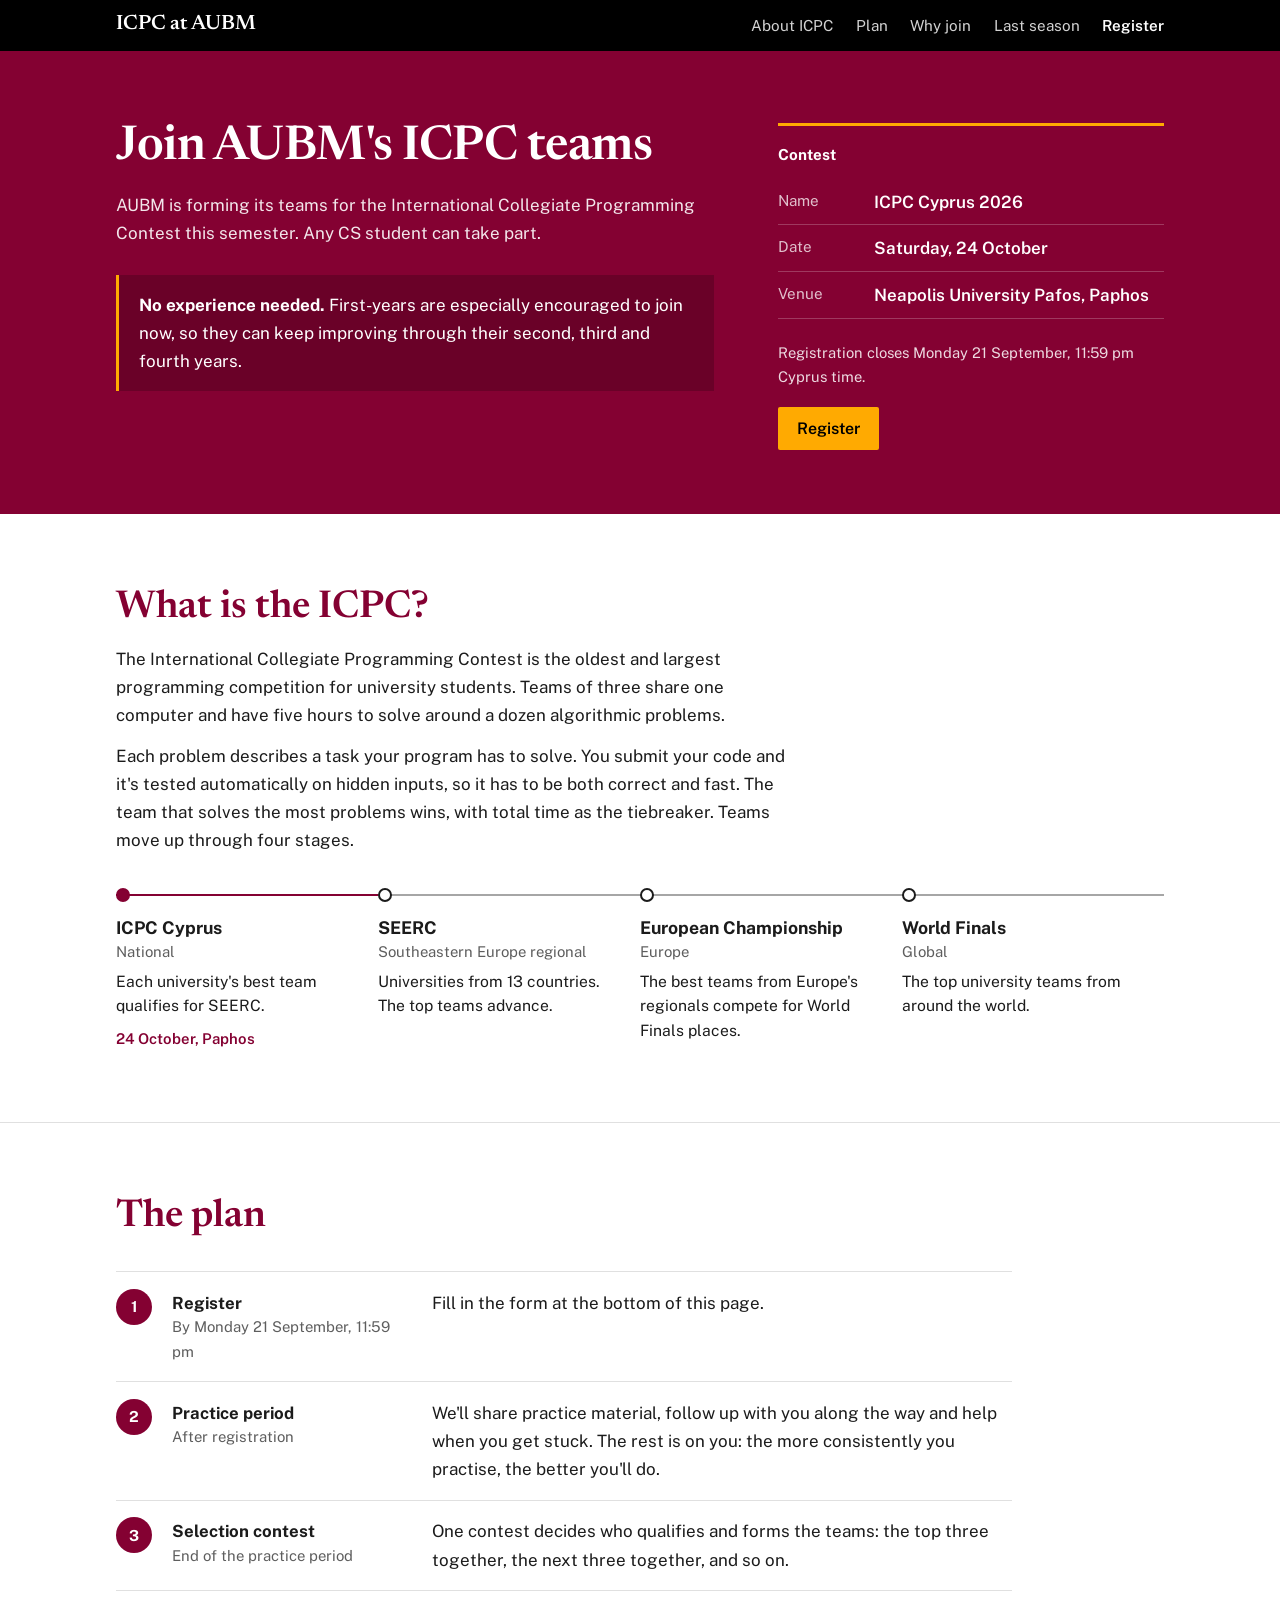
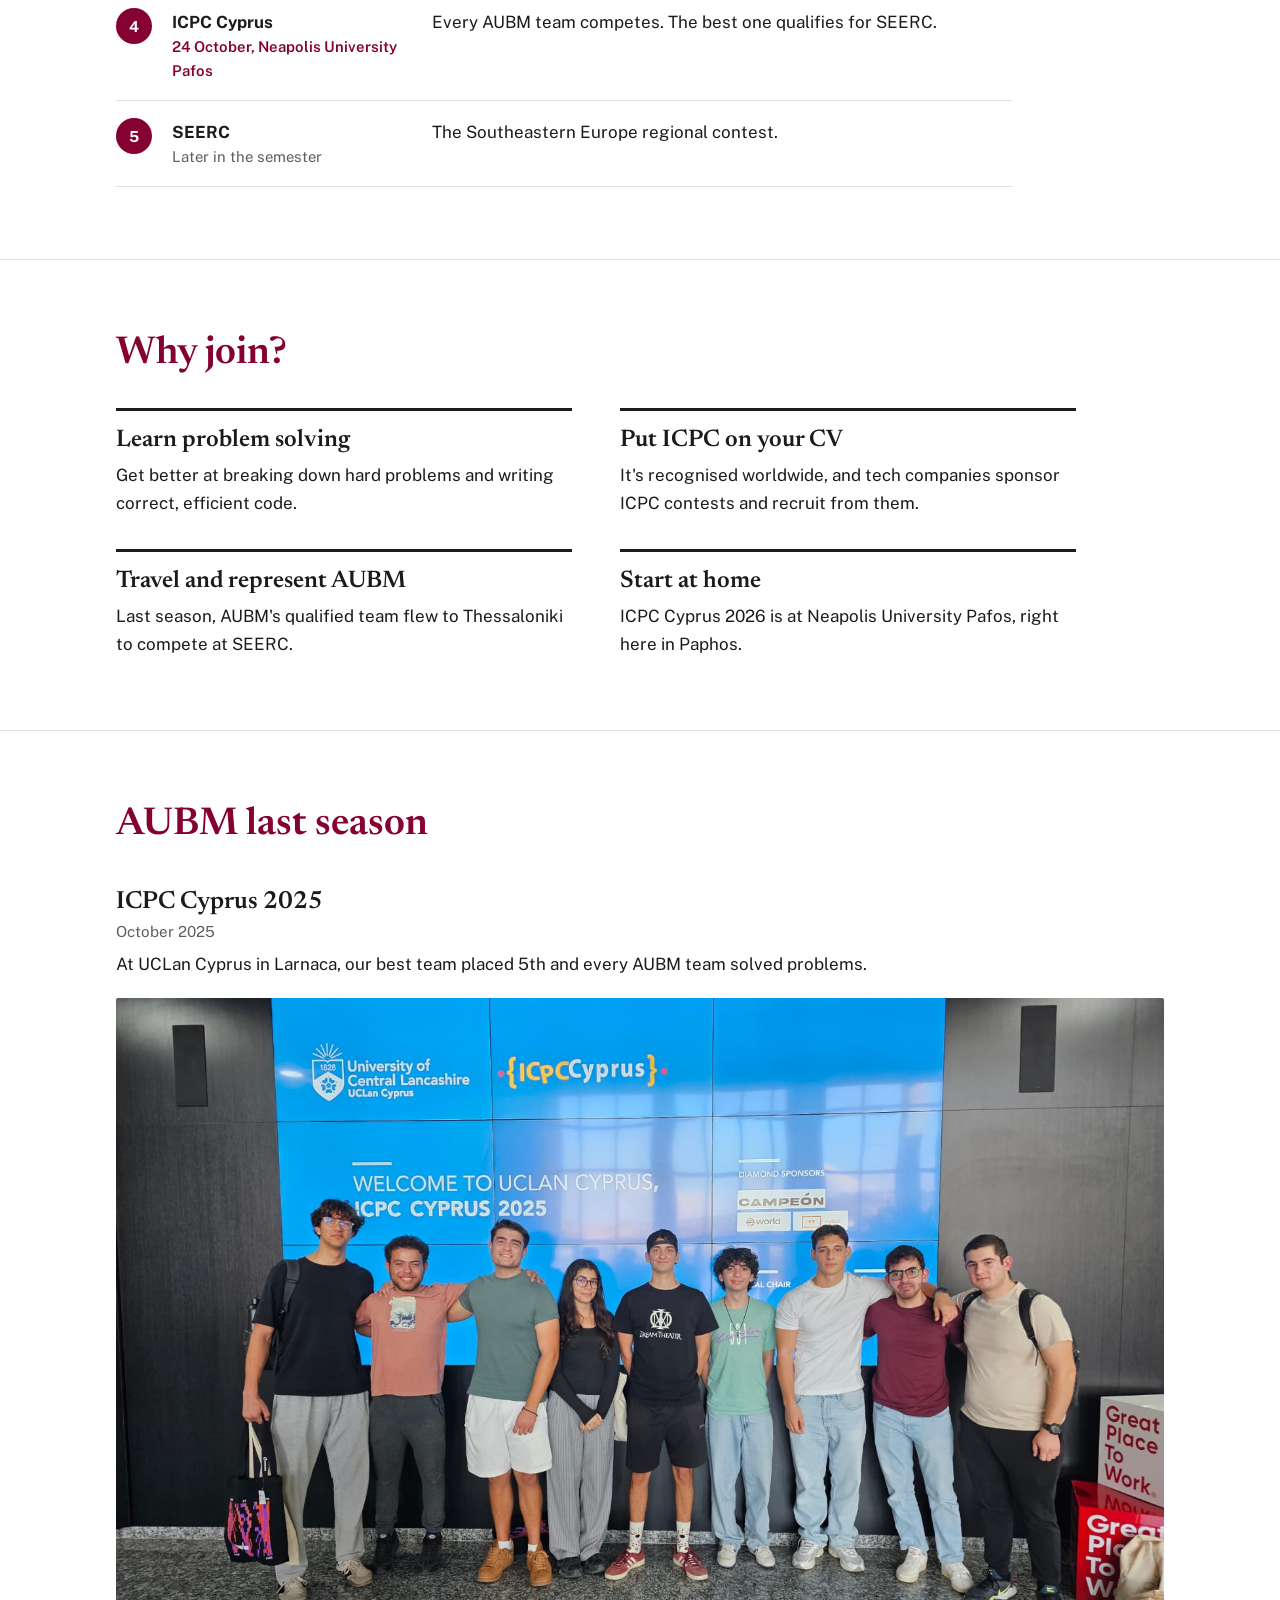
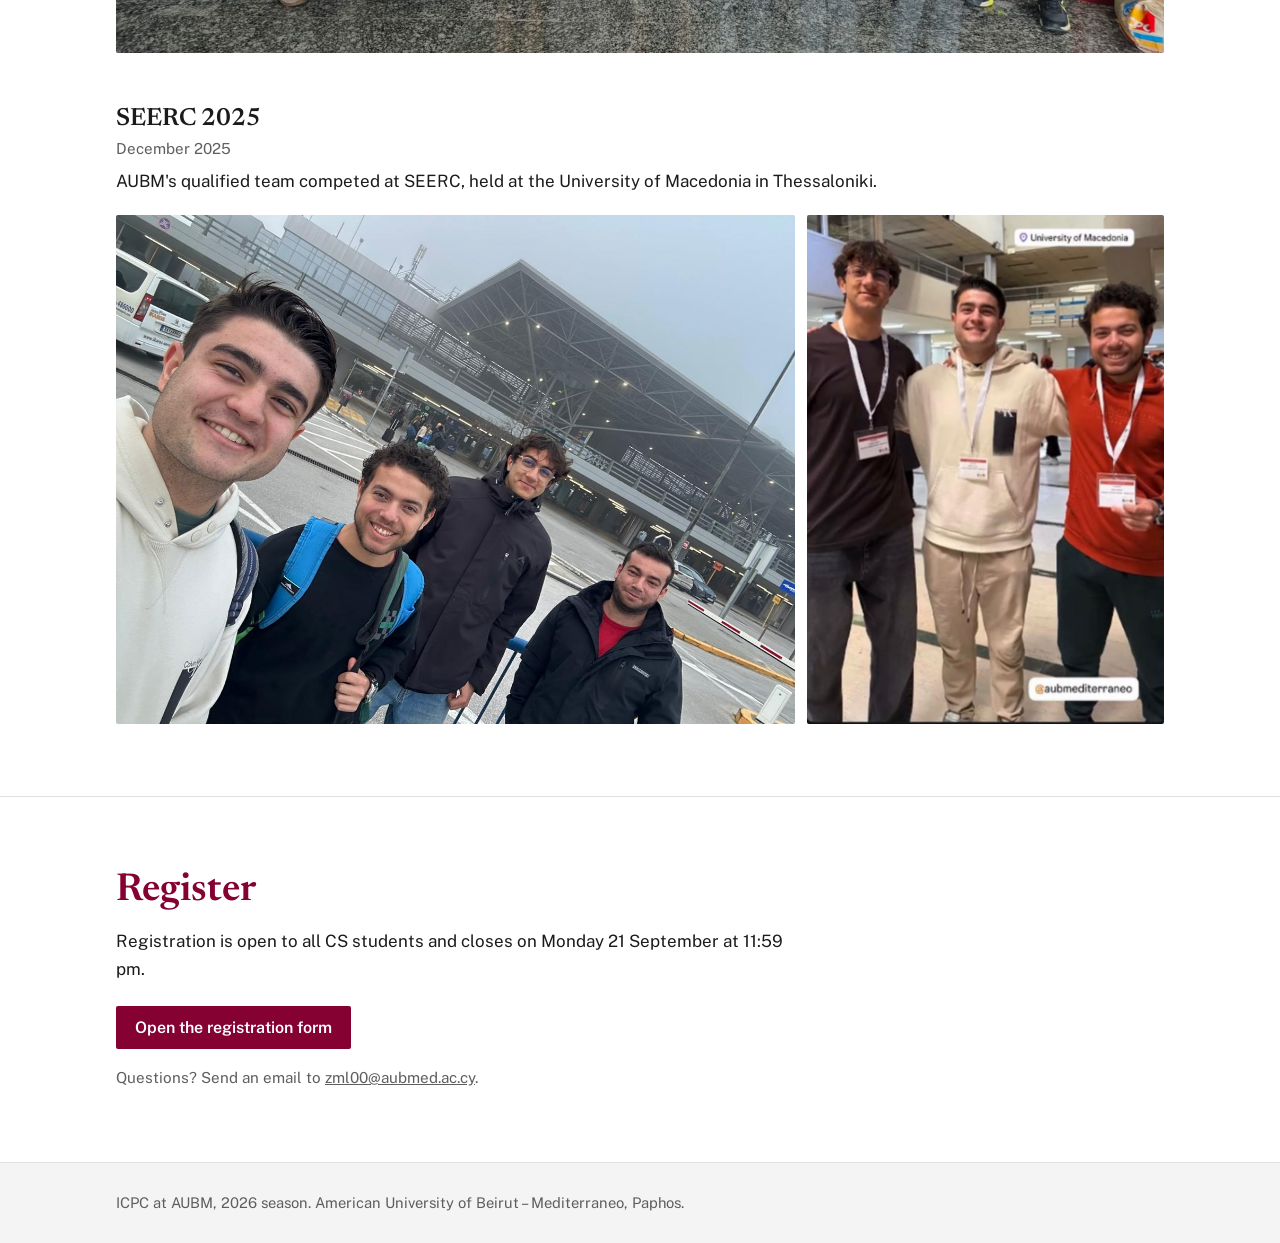
==== index.html @ 13a7052a "Add files via upload" ====
<!doctype html>
<html lang="en">
<head>
<meta charset="utf-8">
<meta name="viewport" content="width=device-width, initial-scale=1">
<title>ICPC at AUBM</title>
<meta name="description" content="AUBM is forming its ICPC teams for the 2026 season. No experience needed.">
<link rel="preconnect" href="https://fonts.googleapis.com">
<link rel="preconnect" href="https://fonts.gstatic.com" crossorigin>
<link href="https://fonts.googleapis.com/css2?family=Newsreader:opsz,wght@6..72,400..700&family=Public+Sans:wght@400..700&display=swap" rel="stylesheet">
<style>
:root{
  --bg:#FFFFFF; --bg-soft:#F4F4F4; --ink:#1B1B1B; --muted:#5E5E5E;
  --rule:#E0E0E0; --rule-strong:#A6A6A6;
  --berytus:#840132; --berytus-dark:#6D072F; --gold:#FFAA01; --gold-dark:#EB9F00;
  --accent:#840132; --accent-text:#840132; --heading:#840132; --focus:#840132;
  --serif:"Newsreader", Georgia, "Times New Roman", serif;
  --sans:"Public Sans", "Segoe UI", "Helvetica Neue", Arial, sans-serif;
  color-scheme:light;
}
@media (prefers-color-scheme: dark){
  :root:not([data-theme="light"]){ color-scheme:light; }
}
:root[data-theme="dark"]{ color-scheme:light; }

*{box-sizing:border-box}
html{background:#FFFFFF; scroll-behavior:smooth; scroll-padding-top:4.5rem; -webkit-text-size-adjust:100%}
body{margin:0; background:var(--bg); color:var(--ink); font-family:var(--sans); font-size:1.0625rem; line-height:1.65; -webkit-font-smoothing:antialiased; overflow-x:hidden}
img{max-width:100%}
a{color:inherit}
:focus-visible{outline:3px solid var(--focus); outline-offset:3px}
.topbar :focus-visible, .intro :focus-visible{outline-color:var(--gold)}
.wrap{max-width:68rem; margin:0 auto; padding:0 1.25rem}

/* top bar */
.topbar{position:sticky; top:0; z-index:20; background:#000; color:#fff}
.topbar-inner{display:flex; align-items:center; gap:1.5rem; max-width:68rem; margin:0 auto; padding:.8rem 1.25rem}
.brand{font-family:var(--serif); font-weight:600; font-size:1.3rem; line-height:1; color:#fff; text-decoration:none; white-space:nowrap}
.links{display:flex; gap:1.4rem; margin-left:auto; font-size:.95rem}
.links a{color:#D2D2D2; text-decoration:none}
.links a:hover{color:#fff; text-decoration:underline; text-underline-offset:4px}
.links a.reg{color:#fff; font-weight:600}
@media (max-width:760px){ .links a:not(.reg){display:none} }

/* buttons */
.btn{display:inline-block; font-family:var(--sans); font-weight:600; font-size:1rem; line-height:1.2; padding:.75rem 1.2rem; border-radius:2px; background:var(--berytus); color:#fff; border:0; text-decoration:none; cursor:pointer; transition:background .2s}
.btn:hover{background:var(--berytus-dark)}
.btn.gold{background:var(--gold); color:#000}
.btn.gold:hover{background:var(--gold-dark)}
.btn.disabled{opacity:.5; cursor:not-allowed}

/* intro */
.intro{background:var(--berytus); color:#fff; padding:clamp(2.75rem,6vw,4.5rem) 0 clamp(2.75rem,6vw,4rem)}
.intro-grid{display:grid; grid-template-columns:minmax(0,1.55fr) minmax(0,1fr); gap:2.25rem 4rem; align-items:start}
h1{font-family:var(--serif); font-weight:600; font-size:clamp(2.2rem,4.2vw,3rem); line-height:1.08; letter-spacing:-.01em; margin:0 0 1rem}
.intro p{margin:0; max-width:38rem; color:rgba(255,255,255,.9)}
.notice{margin-top:1.75rem; padding:1rem 1.25rem; background:rgba(0,0,0,.2); border-left:3px solid var(--gold); max-width:38rem}
.notice p{margin:0; color:#fff}
.facts{border-top:3px solid var(--gold); padding-top:1rem}
.facts h2{font-family:var(--sans); font-size:.95rem; font-weight:700; margin:0 0 .75rem; color:#fff}
.facts dl{margin:0 0 1.4rem}
.facts .deadline{margin:.7rem 0 1.1rem; font-size:.92rem; color:rgba(255,255,255,.85)}
.countdown{display:grid; grid-template-columns:repeat(4,1fr); gap:.45rem; margin:1.1rem 0 0; max-width:19rem}
.cd-cell{background:rgba(0,0,0,.25); border-radius:2px; padding:.55rem .2rem .45rem; text-align:center}
.cd-num{display:block; font-family:var(--serif); font-weight:600; font-size:1.75rem; line-height:1.05; color:#fff; font-variant-numeric:tabular-nums}
.cd-lab{display:block; margin-top:.15rem; font-size:.72rem; letter-spacing:.05em; color:rgba(255,255,255,.75)}
.cd-title{margin:1.1rem 0 0; font-size:.92rem; color:rgba(255,255,255,.85)}
.facts dl div{display:grid; grid-template-columns:5rem minmax(0,1fr); gap:1rem; padding:.55rem 0; border-bottom:1px solid rgba(255,255,255,.22)}
.facts dt{color:rgba(255,255,255,.75); font-size:.95rem}
.facts dd{margin:0; font-weight:600}
@media (max-width:820px){ .intro-grid{grid-template-columns:1fr} }

/* sections */
.sec{padding:clamp(3rem,6vw,4.5rem) 0; border-bottom:1px solid var(--rule)}
.sec h2{font-family:var(--serif); font-weight:600; font-size:clamp(1.85rem,3.4vw,2.4rem); line-height:1.15; margin:0 0 .9rem; color:var(--heading)}
.lead{margin:0; max-width:42rem}
.lead + .lead{margin-top:.8rem}

/* stages */
.stages{list-style:none; padding:0; margin:2.5rem 0 0; display:grid; grid-template-columns:repeat(4,minmax(0,1fr))}
.stages li{position:relative; border-top:2px solid var(--rule-strong); padding:1.3rem 1.5rem 0 0}
.stages li::before{content:""; position:absolute; top:-8px; left:0; width:14px; height:14px; border-radius:50%; background:var(--bg); border:2px solid var(--ink); box-sizing:border-box}
.stages li.here{border-top-color:var(--accent)}
.stages li.here::before{background:var(--accent); border-color:var(--accent)}
.stages h3{font-size:1.1rem; font-weight:700; line-height:1.3; margin:0}
.stages .scope{margin:0 0 .45rem; color:var(--muted); font-size:.93rem}
.stages p{margin:0; font-size:.98rem; line-height:1.55}
.stages .when{margin-top:.5rem; color:var(--accent-text); font-weight:600; font-size:.93rem}
@media (max-width:820px){
  .stages{grid-template-columns:1fr; margin-top:2rem}
  .stages li{border-top:0; border-left:2px solid var(--rule-strong); padding:0 0 1.75rem 1.5rem}
  .stages li:last-child{padding-bottom:0}
  .stages li.here{border-left-color:var(--accent)}
  .stages li::before{top:.3rem; left:-8px}
}

/* plan */
.plan{list-style:none; margin:2rem 0 0; padding:0; max-width:56rem}
.plan li{display:grid; grid-template-columns:2.25rem minmax(0,15rem) minmax(0,1fr); gap:.25rem 1.25rem; align-items:baseline; padding:1.05rem 0; border-top:1px solid var(--rule)}
.plan li:last-child{border-bottom:1px solid var(--rule)}
.plan .num{align-self:start; width:2.25rem; height:2.25rem; border-radius:50%; display:grid; place-items:center; background:var(--accent); color:#fff; font-weight:700; font-size:.95rem}
.plan h3{font-size:1.05rem; font-weight:700; line-height:1.35; margin:0}
.plan .when{margin:.05rem 0 0; color:var(--muted); font-size:.93rem}
.plan li.key .when{color:var(--accent-text); font-weight:600}
.plan .d{margin:0}
@media (max-width:640px){
  .plan li{grid-template-columns:2.25rem minmax(0,1fr)}
  .plan .d{grid-column:2}
}

/* why */
.reasons{list-style:none; margin:2rem 0 0; padding:0; display:grid; grid-template-columns:repeat(2,minmax(0,1fr)); gap:2rem 3rem; max-width:60rem}
.reasons li{border-top:3px solid var(--ink); padding-top:1rem}
.reasons h3{font-family:var(--serif); font-weight:600; font-size:1.5rem; line-height:1.15; margin:0 0 .4rem}
.reasons p{margin:0}
@media (max-width:640px){ .reasons{grid-template-columns:1fr} }

/* last season */
.contest{margin-top:2.5rem}
.contest + .contest{margin-top:3.25rem}
.contest h3{font-family:var(--serif); font-weight:600; font-size:1.55rem; line-height:1.2; margin:0}
.contest .meta{margin:.1rem 0 .35rem; color:var(--muted); font-size:.95rem}
.contest .result{margin:0 0 1.25rem}
.photo{margin:0}
.ph{display:block; position:relative; width:100%; padding:0; border:0; background:var(--bg-soft); cursor:zoom-in; overflow:hidden; border-radius:2px}
.ph img{display:block; width:100%; height:100%; object-fit:cover}
.photo.wide .ph{aspect-ratio:16/10}
.photo.wide img{object-position:50% 55%}
.pair{display:grid; grid-template-columns:minmax(0,1.9fr) minmax(0,1fr); gap:.75rem}
.pair .ph.land{aspect-ratio:4/3}
.pair .ph.fill img{position:absolute; inset:0; object-position:50% 100%}
.photo figcaption{color:var(--muted); font-size:.92rem; margin-top:.55rem}
@media (max-width:700px){
  .photo.wide .ph{aspect-ratio:4/3}
  .pair{grid-template-columns:1fr}
  .pair .ph.fill{aspect-ratio:766/1088}
}

/* register */
.register{border-bottom:0}
.register .lead{margin-bottom:1.4rem}
.note{color:var(--muted); font-size:.95rem; margin:1rem 0 0}

footer{background:var(--bg-soft); color:var(--muted); padding:1.75rem 0; font-size:.92rem; border-top:1px solid var(--rule)}

/* lightbox */
.lb{padding:0; border:0; background:transparent; color:#fff; max-width:94vw; max-height:94vh; overflow:visible}
.lb::backdrop{background:rgba(0,0,0,.9)}
.lb[open] img{animation:zoom .25s ease-out}
@keyframes zoom{from{opacity:0; transform:scale(.98)}to{opacity:1; transform:none}}
.lb img{display:block; max-width:94vw; max-height:84vh; margin:0 auto}
.lb p{margin:.7rem 0 0; text-align:center; color:#D0D0D0; font-size:.95rem}
.lb-close{position:fixed; top:1rem; right:1rem; background:#fff; color:#000; border:0; border-radius:2px; padding:.45rem .85rem; font:inherit; font-weight:600; font-size:.95rem; cursor:pointer}

@media (prefers-reduced-motion: reduce){
  html{scroll-behavior:auto}
  *,*::before,*::after{animation:none !important; transition:none !important}
}
</style>
</head>
<body>

<header class="topbar">
  <div class="topbar-inner">
    <a class="brand" href="#top">ICPC at AUBM</a>
    <nav class="links" aria-label="Sections">
      <a href="#icpc">About ICPC</a>
      <a href="#plan">Plan</a>
      <a href="#why">Why join</a>
      <a href="#season">Last season</a>
      <a class="reg" href="#register">Register</a>
    </nav>
  </div>
</header>

<main id="top">
  <section class="intro">
    <div class="wrap intro-grid">
      <div>
        <h1>Join AUBM's ICPC teams</h1>
        <p>AUBM is forming its teams for the International Collegiate Programming Contest this semester. Any CS student can take part.</p>
        <div class="notice">
          <p><strong>No experience needed.</strong> First-years are especially encouraged to join now, so they can keep improving through their second, third and fourth years.</p>
        </div>
      </div>
      <aside class="facts" aria-labelledby="facts-title">
        <h2 id="facts-title">Contest</h2>
        <dl>
          <div><dt>Name</dt><dd>ICPC Cyprus 2026</dd></div>
          <div><dt>Date</dt><dd>Saturday, 24 October</dd></div>
          <div><dt>Venue</dt><dd>Neapolis University Pafos, Paphos</dd></div>
        </dl>
        <p class="cd-title" id="cd-title">Closes in</p>
        <div class="countdown" id="countdown">
          <div class="cd-cell"><span class="cd-num" id="cd-d">00</span><span class="cd-lab">days</span></div>
          <div class="cd-cell"><span class="cd-num" id="cd-h">00</span><span class="cd-lab">hrs</span></div>
          <div class="cd-cell"><span class="cd-num" id="cd-m">00</span><span class="cd-lab">min</span></div>
          <div class="cd-cell"><span class="cd-num" id="cd-s">00</span><span class="cd-lab">sec</span></div>
        </div>
        <p class="deadline" id="deadline">Registration closes Monday 21 September, 11:59 pm Cyprus time.</p>
        <a class="btn gold" href="#register">Register</a>
      </aside>
    </div>
  </section>

  <section class="sec" id="icpc">
    <div class="wrap">
      <h2>What is the ICPC?</h2>
      <p class="lead">The International Collegiate Programming Contest is the oldest and largest programming competition for university students. Teams of three share one computer and have five hours to solve around a dozen algorithmic problems.</p>
      <p class="lead">Each problem describes a task your program has to solve. You submit your code and it's tested automatically on hidden inputs, so it has to be both correct and fast. The team that solves the most problems wins, with total time as the tiebreaker. Teams move up through four stages.</p>
      <ol class="stages">
        <li class="here">
          <h3>ICPC Cyprus</h3>
          <p class="scope">National</p>
          <p>Each university's best team qualifies for SEERC.</p>
          <p class="when">24 October, Paphos</p>
        </li>
        <li>
          <h3>SEERC</h3>
          <p class="scope">Southeastern Europe regional</p>
          <p>Universities from 13 countries. The top teams advance.</p>
        </li>
        <li>
          <h3>European Championship</h3>
          <p class="scope">Europe</p>
          <p>The best teams from Europe's regionals compete for World Finals places.</p>
        </li>
        <li>
          <h3>World Finals</h3>
          <p class="scope">Global</p>
          <p>The top university teams from around the world.</p>
        </li>
      </ol>
    </div>
  </section>

  <section class="sec" id="plan">
    <div class="wrap">
      <h2>The plan</h2>
      <ol class="plan">
        <li><span class="num" aria-hidden="true">1</span><div><h3>Register</h3><p class="when">By Monday 21 September, 11:59 pm</p></div><p class="d">Fill in the form at the bottom of this page.</p></li>
        <li><span class="num" aria-hidden="true">2</span><div><h3>Practice period</h3><p class="when">After registration</p></div><p class="d">We'll share practice material, follow up with you along the way and help when you get stuck. The rest is on you: the more consistently you practise, the better you'll do.</p></li>
        <li><span class="num" aria-hidden="true">3</span><div><h3>Selection contest</h3><p class="when">End of the practice period</p></div><p class="d">One contest decides who qualifies and forms the teams: the top three together, the next three together, and so on.</p></li>
        <li class="key"><span class="num" aria-hidden="true">4</span><div><h3>ICPC Cyprus</h3><p class="when">24 October, Neapolis University Pafos</p></div><p class="d">Every AUBM team competes. The best one qualifies for SEERC.</p></li>
        <li><span class="num" aria-hidden="true">5</span><div><h3>SEERC</h3><p class="when">Later in the semester</p></div><p class="d">The Southeastern Europe regional contest.</p></li>
      </ol>
    </div>
  </section>

  <section class="sec" id="why">
    <div class="wrap">
      <h2>Why join?</h2>
      <ul class="reasons">
        <li><h3>Learn problem solving</h3><p>Get better at breaking down hard problems and writing correct, efficient code.</p></li>
        <li><h3>Put ICPC on your CV</h3><p>It's recognised worldwide, and tech companies sponsor ICPC contests and recruit from them.</p></li>
        <li><h3>Travel and represent AUBM</h3><p>Last season, AUBM's qualified team flew to Thessaloniki to compete at SEERC.</p></li>
        <li><h3>Start at home</h3><p>ICPC Cyprus 2026 is at Neapolis University Pafos, right here in Paphos.</p></li>
      </ul>
    </div>
  </section>

  <section class="sec" id="season">
    <div class="wrap">
      <h2>AUBM last season</h2>

      <article class="contest">
        <h3>ICPC Cyprus 2025</h3>
        <p class="meta">October 2025</p>
        <p class="result">At UCLan Cyprus in Larnaca, our best team placed 5th and every AUBM team solved problems.</p>
        <figure class="photo wide">
          <button class="ph" type="button" data-caption="ICPC Cyprus 2025" aria-label="Enlarge photo of AUBM's teams at ICPC Cyprus 2025">
            <img src="[data-uri]" alt="AUBM students standing in front of a screen reading Welcome to UCLan Cyprus, ICPC Cyprus 2025" width="1600" height="1200">
          </button>
        </figure>
      </article>

      <article class="contest">
        <h3>SEERC 2025</h3>
        <p class="meta">December 2025</p>
        <p class="result">AUBM's qualified team competed at SEERC, held at the University of Macedonia in Thessaloniki.</p>
        <figure class="photo">
          <div class="pair">
            <button class="ph land" type="button" data-caption="SEERC 2025" aria-label="Enlarge photo of the AUBM group in Thessaloniki">
              <img src="[data-uri]" alt="The AUBM group taking a selfie outside the airport in Thessaloniki" width="1280" height="960">
            </button>
            <button class="ph fill" type="button" data-caption="SEERC 2025" aria-label="Enlarge photo of AUBM's team at SEERC 2025">
              <img src="[data-uri]" alt="AUBM's team wearing contestant badges at the University of Macedonia" width="766" height="1280">
            </button>
          </div>
        </figure>
      </article>
    </div>
  </section>

  <section class="sec register" id="register">
    <div class="wrap">
      <h2>Register</h2>
      <p class="lead">Registration is open to all CS students and closes on Monday 21 September at 11:59 pm.</p>
      <a class="btn" id="register-btn" href="#register">Open the registration form</a>
      <p class="note">Questions? Send an email to <a href="mailto:zml00@aubmed.ac.cy">zml00@aubmed.ac.cy</a>.</p>
    </div>
  </section>
</main>

<footer>
  <div class="wrap">ICPC at AUBM, 2026 season. American University of Beirut – Mediterraneo, Paphos.</div>
</footer>

<dialog class="lb" id="lb" aria-label="Enlarged photo">
  <button class="lb-close" id="lb-close" type="button">Close</button>
  <img id="lb-img" alt="">
  <p id="lb-cap"></p>
</dialog>

<script>
(function(){
  // Paste the Google Form link here
  var FORM_URL = "https://forms.gle/DvA26FPFZrqEytG38";

  // Countdown to the registration deadline (21 Sep 2026, 23:59 Cyprus time = 20:59 UTC)
  var DEADLINE = Date.UTC(2026, 8, 21, 20, 59, 0);
  var cd = document.getElementById("countdown");
  var cdTitle = document.getElementById("cd-title");
  var cdD = document.getElementById("cd-d"), cdH = document.getElementById("cd-h"),
      cdM = document.getElementById("cd-m"), cdS = document.getElementById("cd-s");
  function pad(n){ return (n < 10 ? "0" : "") + n; }
  function tick(){
    var left = DEADLINE - Date.now();
    if(left <= 0){
      cd.style.display = "none";
      cdTitle.style.display = "none";
      return false;
    }
    var s = Math.floor(left / 1000);
    cdD.textContent = pad(Math.floor(s / 86400));
    cdH.textContent = pad(Math.floor(s % 86400 / 3600));
    cdM.textContent = pad(Math.floor(s % 3600 / 60));
    cdS.textContent = pad(s % 60);
    return true;
  }
  if(tick()){ setInterval(tick, 1000); }

  var reg = document.getElementById("register-btn");
  if(FORM_URL){
    reg.href = FORM_URL; reg.target = "_blank"; reg.rel = "noopener";
  } else {
    reg.removeAttribute("href");
    reg.setAttribute("aria-disabled","true");
    reg.classList.add("disabled");
    reg.textContent = "Registration form coming soon";
  }

  // Photo lightbox
  var lb = document.getElementById("lb"), lbImg = document.getElementById("lb-img"), lbCap = document.getElementById("lb-cap");
  var opener = null;
  document.querySelectorAll(".ph").forEach(function(btn){
    btn.addEventListener("click", function(){
      if(!lb.showModal){ return; }
      var img = btn.querySelector("img");
      opener = btn;
      lbImg.src = img.src; lbImg.alt = img.alt;
      lbCap.textContent = btn.getAttribute("data-caption") || "";
      lb.showModal();
    });
  });
  function closeLb(){ if(lb.open){ lb.close(); } }
  document.getElementById("lb-close").addEventListener("click", closeLb);
  lb.addEventListener("click", function(e){ if(e.target === lb){ closeLb(); } });
  lb.addEventListener("close", function(){ if(opener){ opener.focus(); } });
})();
</script>
</body>
</html>
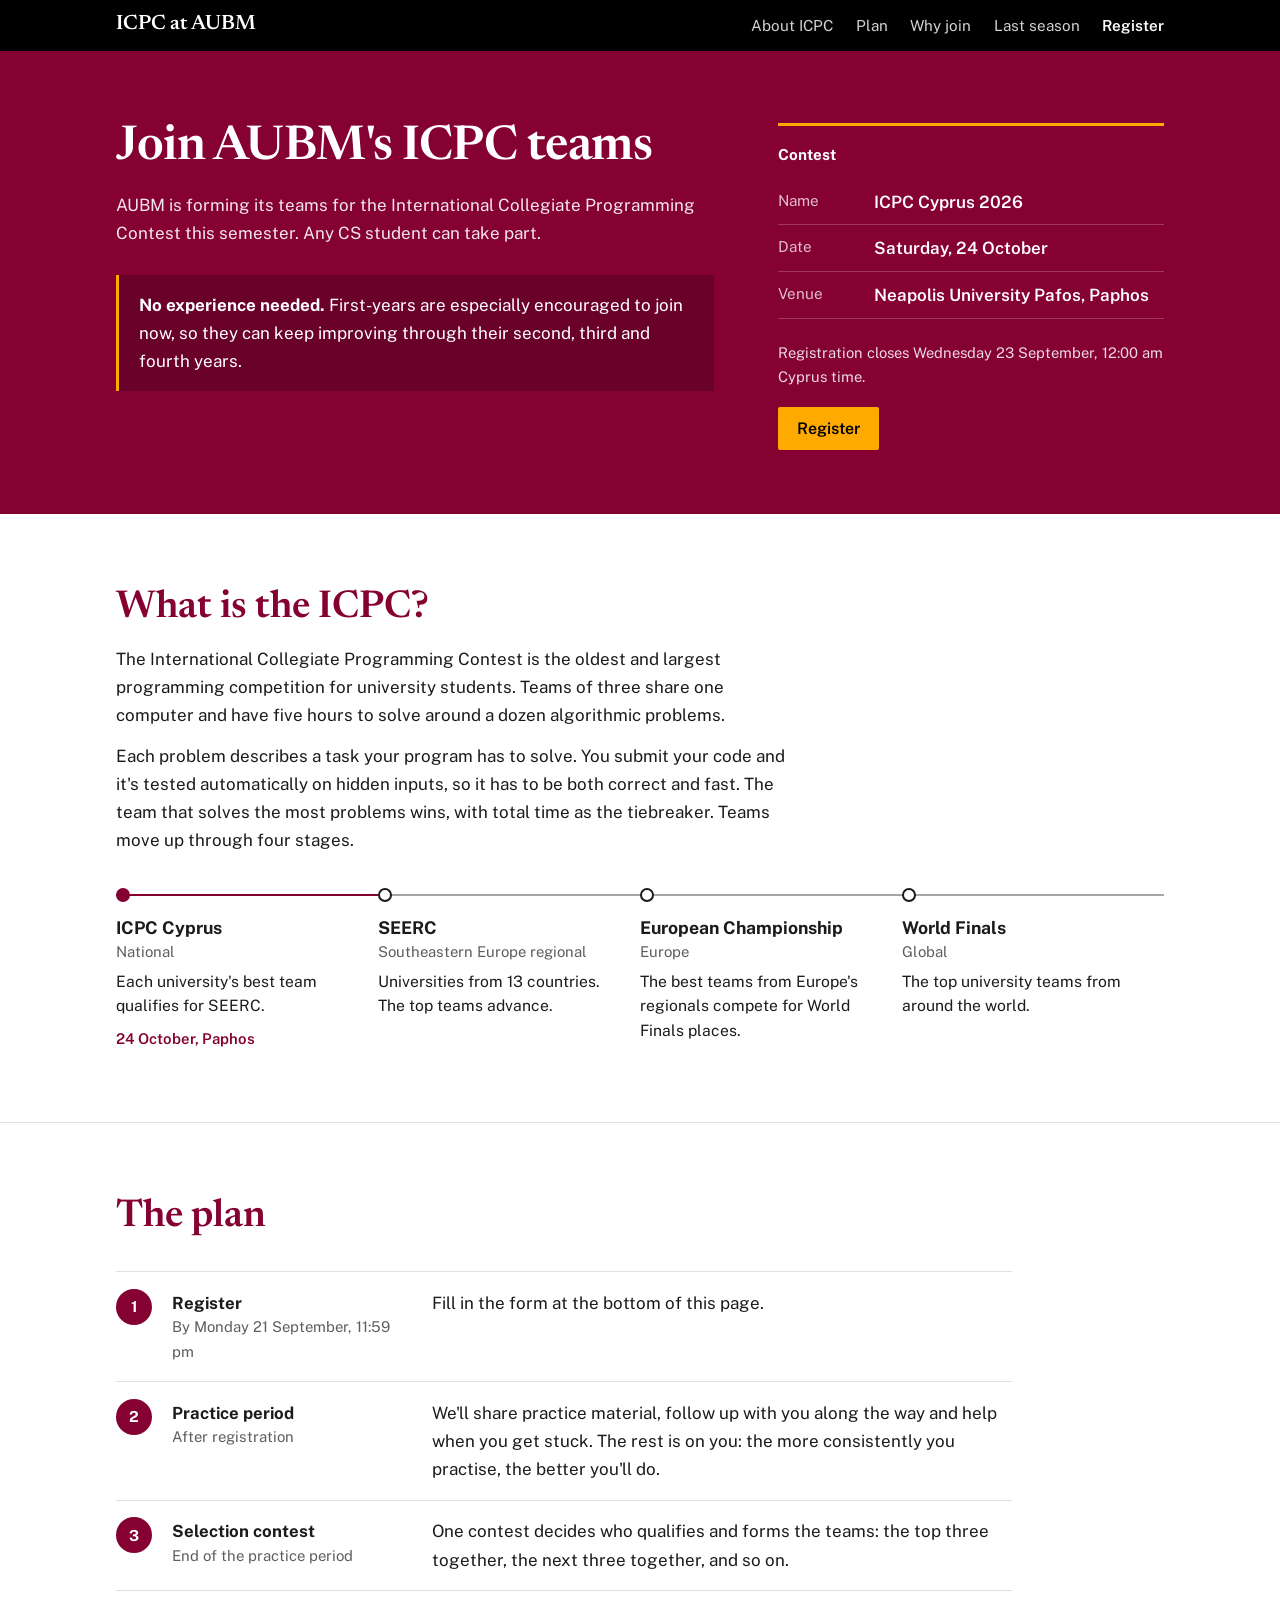
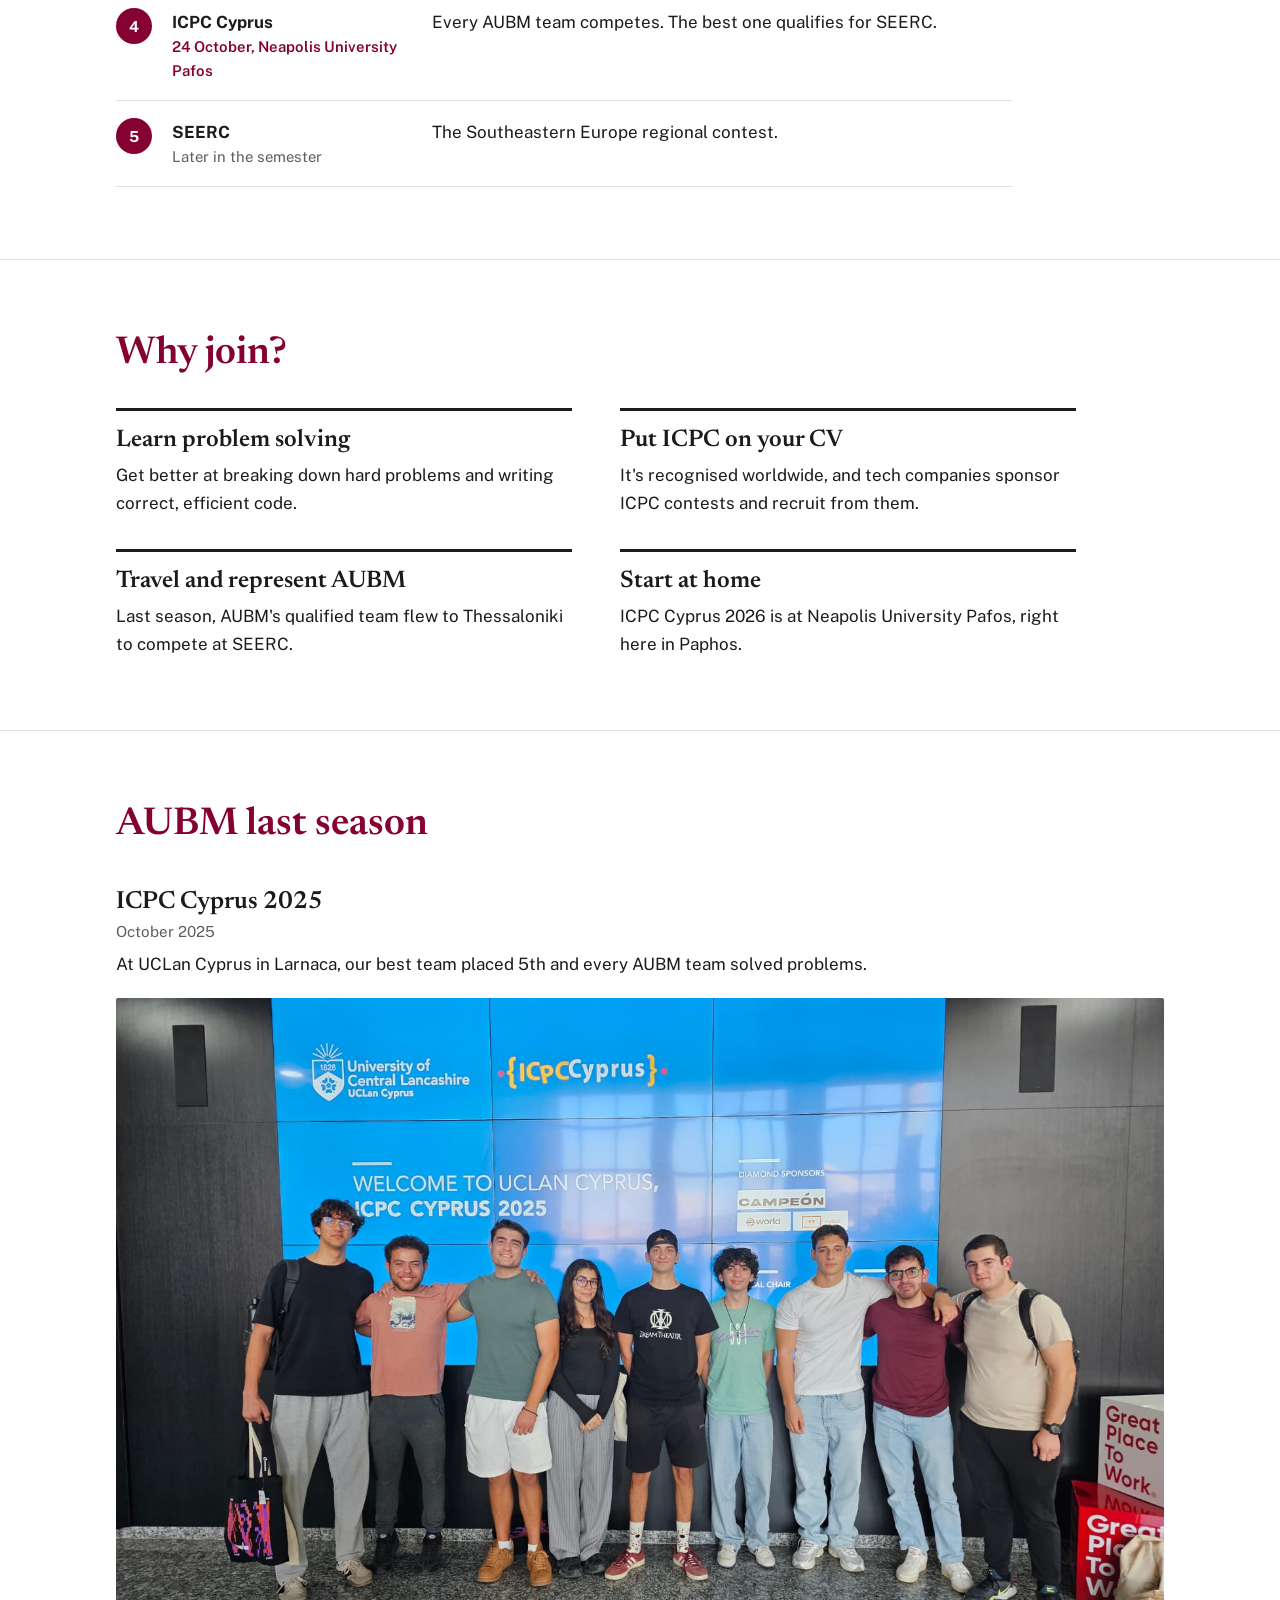
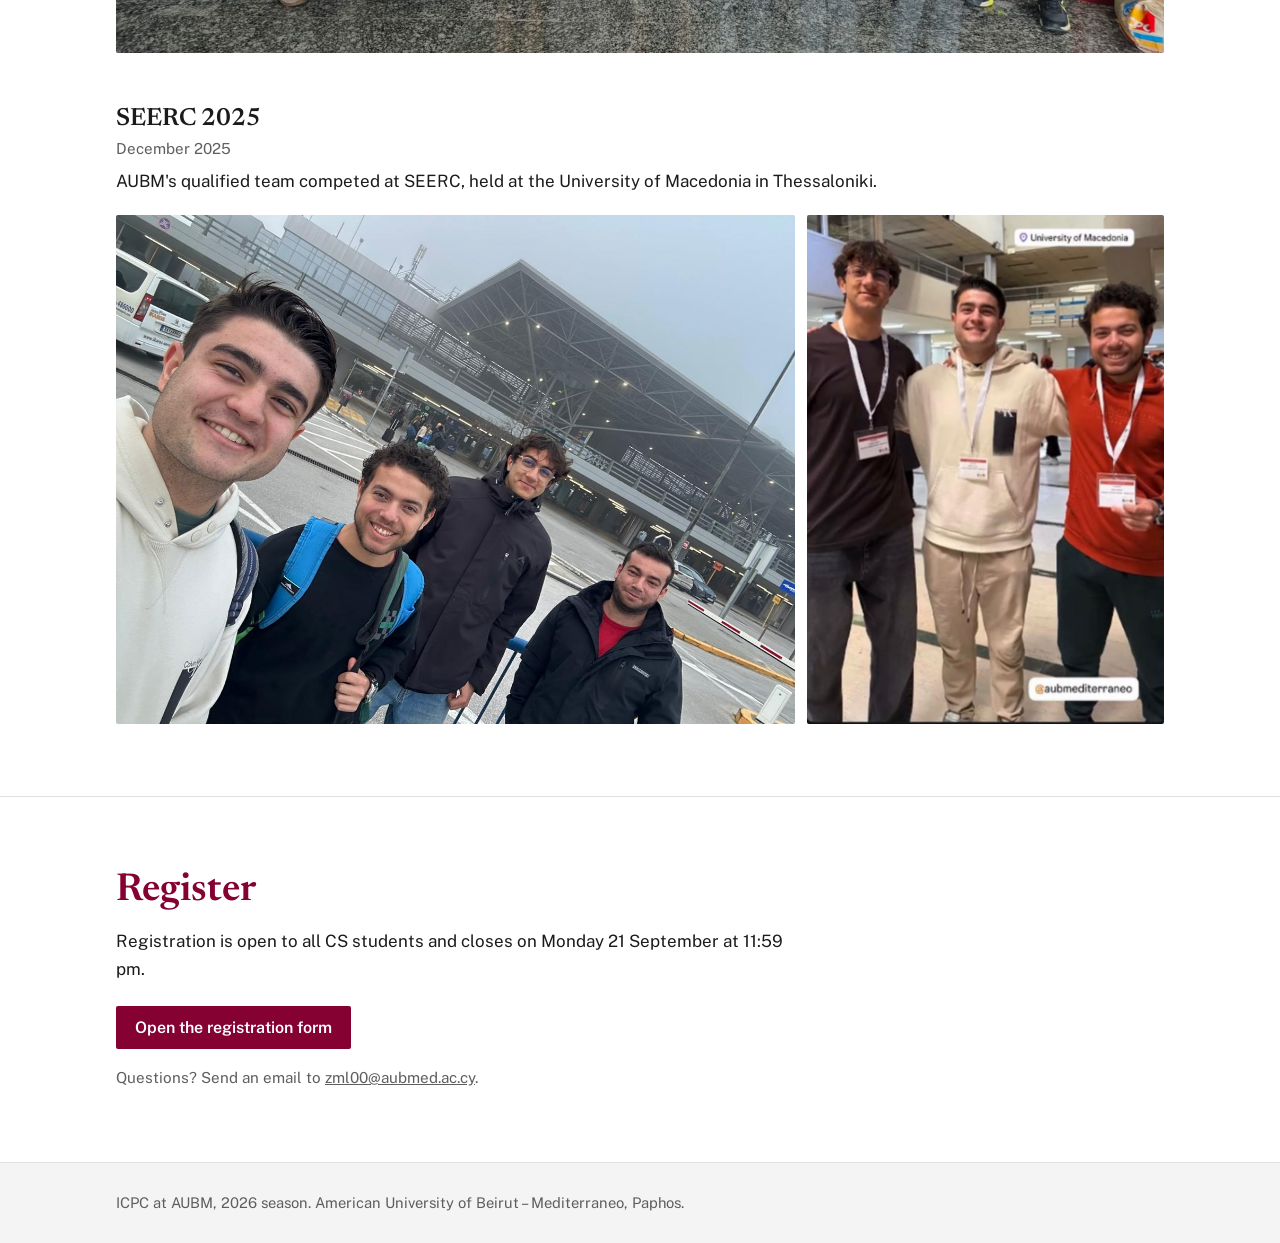
==== commit ae0b132c: "Add files via upload" ====
--- a/index.html
+++ b/index.html
@@ -197,7 +197,7 @@
           <div class="cd-cell"><span class="cd-num" id="cd-m">00</span><span class="cd-lab">min</span></div>
           <div class="cd-cell"><span class="cd-num" id="cd-s">00</span><span class="cd-lab">sec</span></div>
         </div>
-        <p class="deadline" id="deadline">Registration closes Monday 21 September, 11:59 pm Cyprus time.</p>
+        <p class="deadline" id="deadline">Registration closes Wednesday 23 September, 12:00 am Cyprus time.</p>
         <a class="btn gold" href="#register">Register</a>
       </aside>
     </div>
@@ -317,8 +317,8 @@
   // Paste the Google Form link here
   var FORM_URL = "https://forms.gle/DvA26FPFZrqEytG38";
 
-  // Countdown to the registration deadline (21 Sep 2026, 23:59 Cyprus time = 20:59 UTC)
-  var DEADLINE = Date.UTC(2026, 8, 21, 20, 59, 0);
+  // Countdown to the registration deadline (23 Sep 2026, 00:00 Cyprus time = 21:00 UTC on 22 Sep)
+  var DEADLINE = Date.UTC(2026, 8, 22, 21, 0, 0);
   var cd = document.getElementById("countdown");
   var cdTitle = document.getElementById("cd-title");
   var cdD = document.getElementById("cd-d"), cdH = document.getElementById("cd-h"),
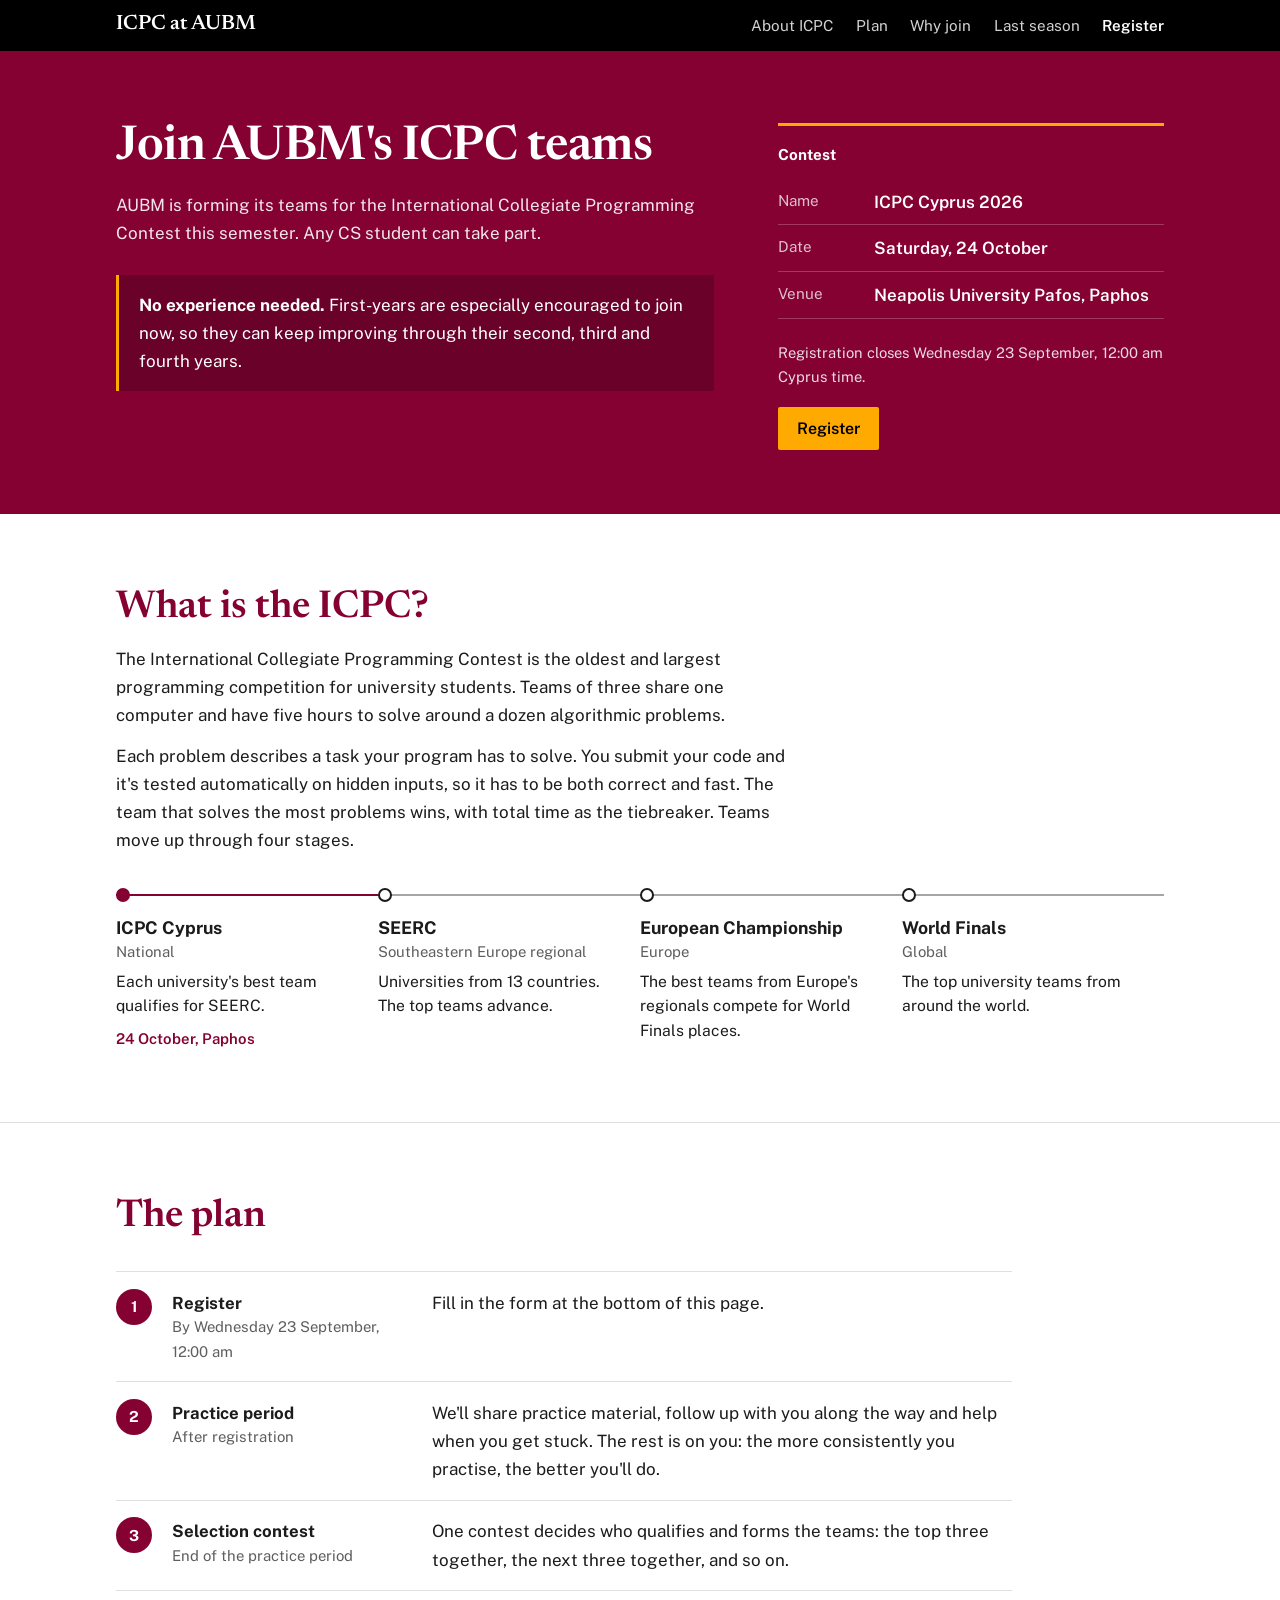
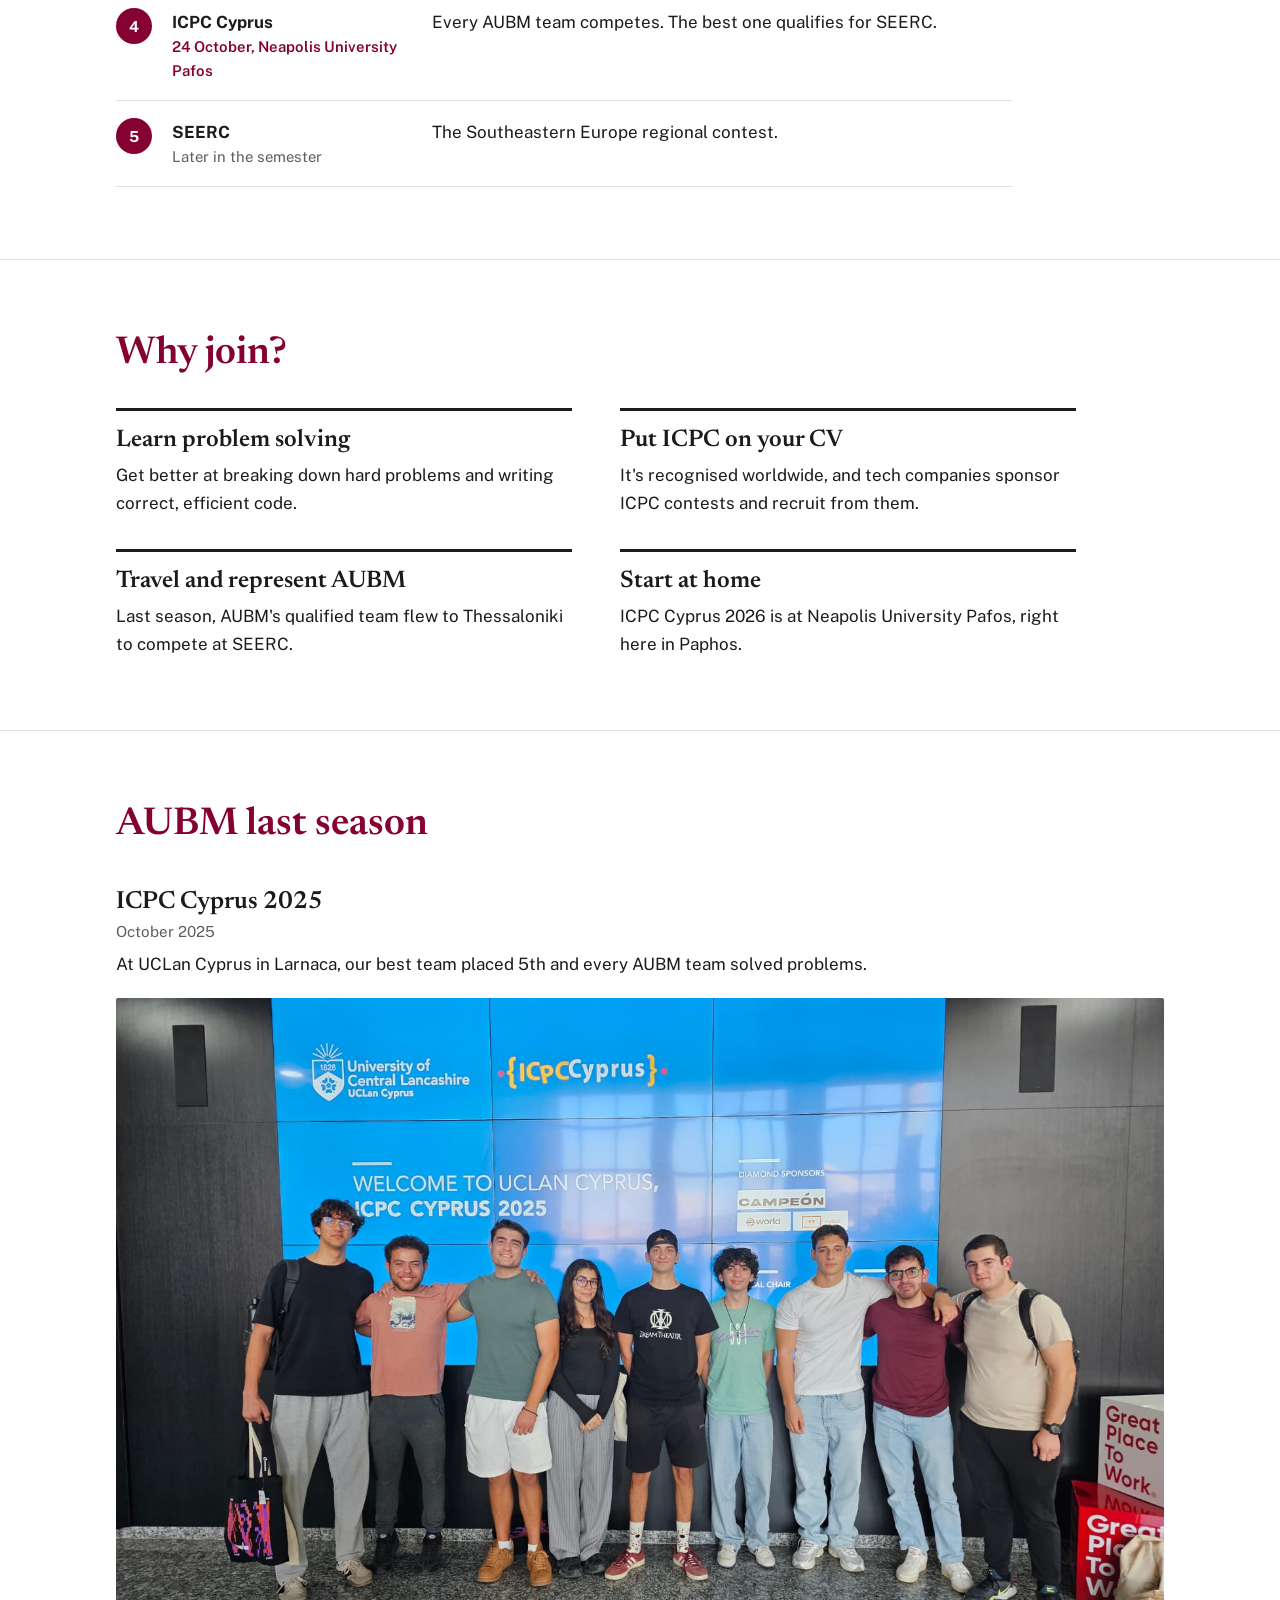
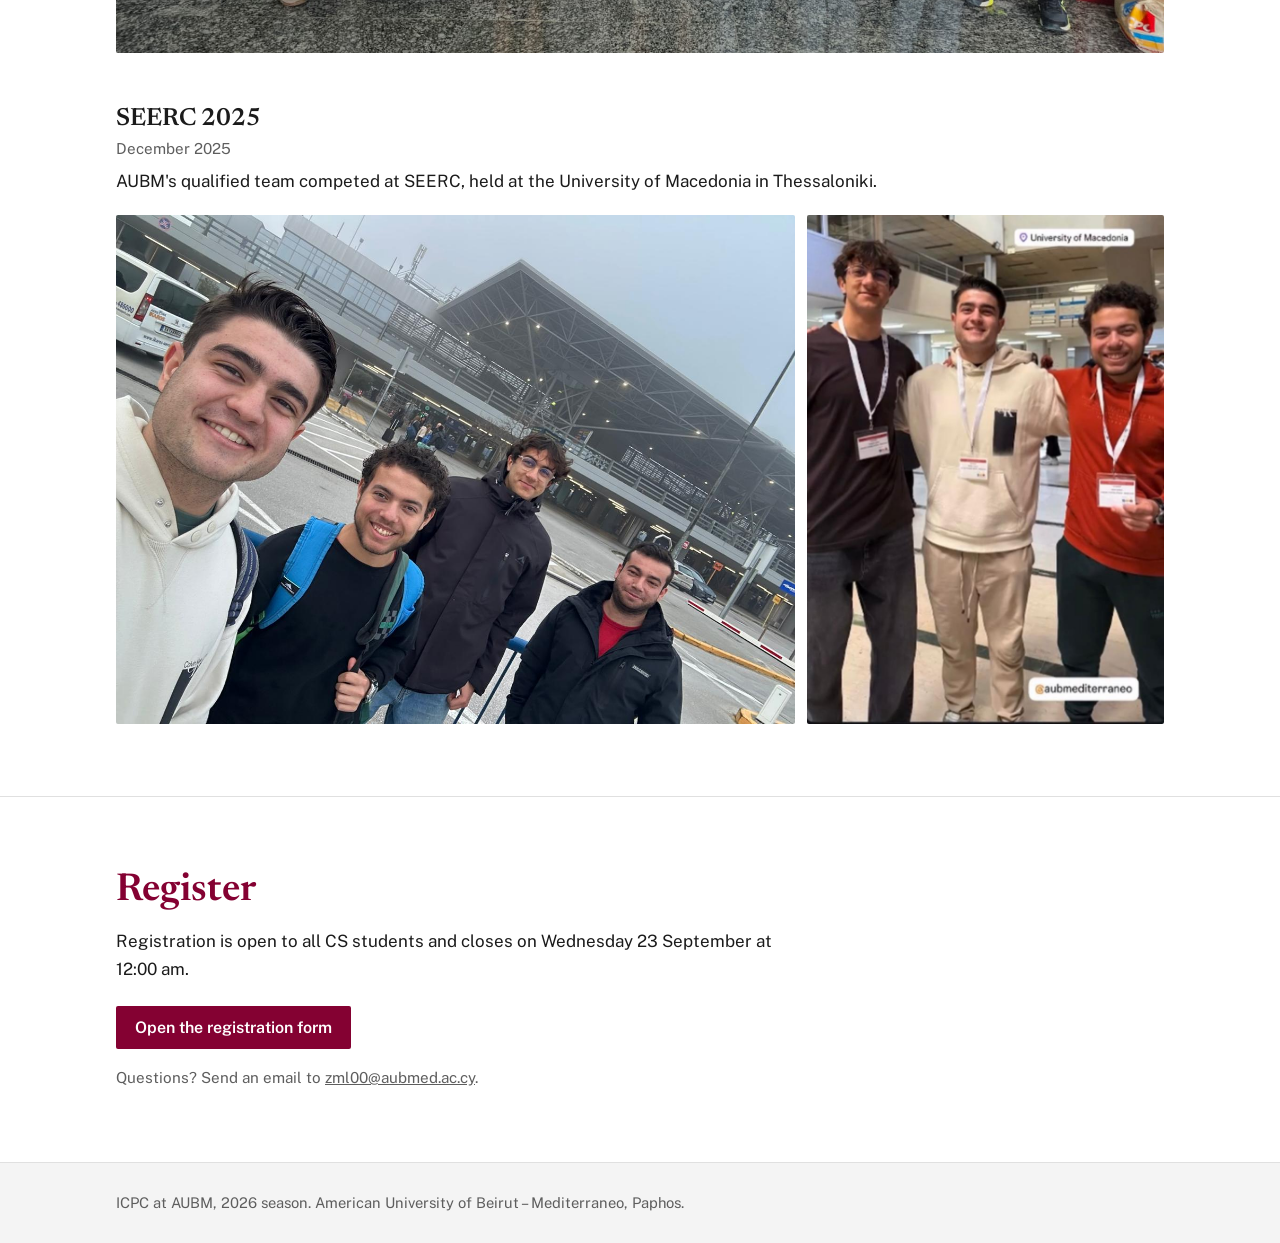
==== commit 05672241: "Add files via upload" ====
--- a/index.html
+++ b/index.html
@@ -238,7 +238,7 @@
     <div class="wrap">
       <h2>The plan</h2>
       <ol class="plan">
-        <li><span class="num" aria-hidden="true">1</span><div><h3>Register</h3><p class="when">By Monday 21 September, 11:59 pm</p></div><p class="d">Fill in the form at the bottom of this page.</p></li>
+        <li><span class="num" aria-hidden="true">1</span><div><h3>Register</h3><p class="when">By Wednesday 23 September, 12:00 am</p></div><p class="d">Fill in the form at the bottom of this page.</p></li>
         <li><span class="num" aria-hidden="true">2</span><div><h3>Practice period</h3><p class="when">After registration</p></div><p class="d">We'll share practice material, follow up with you along the way and help when you get stuck. The rest is on you: the more consistently you practise, the better you'll do.</p></li>
         <li><span class="num" aria-hidden="true">3</span><div><h3>Selection contest</h3><p class="when">End of the practice period</p></div><p class="d">One contest decides who qualifies and forms the teams: the top three together, the next three together, and so on.</p></li>
         <li class="key"><span class="num" aria-hidden="true">4</span><div><h3>ICPC Cyprus</h3><p class="when">24 October, Neapolis University Pafos</p></div><p class="d">Every AUBM team competes. The best one qualifies for SEERC.</p></li>
@@ -295,7 +295,7 @@
   <section class="sec register" id="register">
     <div class="wrap">
       <h2>Register</h2>
-      <p class="lead">Registration is open to all CS students and closes on Monday 21 September at 11:59 pm.</p>
+      <p class="lead">Registration is open to all CS students and closes on Wednesday 23 September at 12:00 am.</p>
       <a class="btn" id="register-btn" href="#register">Open the registration form</a>
       <p class="note">Questions? Send an email to <a href="mailto:zml00@aubmed.ac.cy">zml00@aubmed.ac.cy</a>.</p>
     </div>
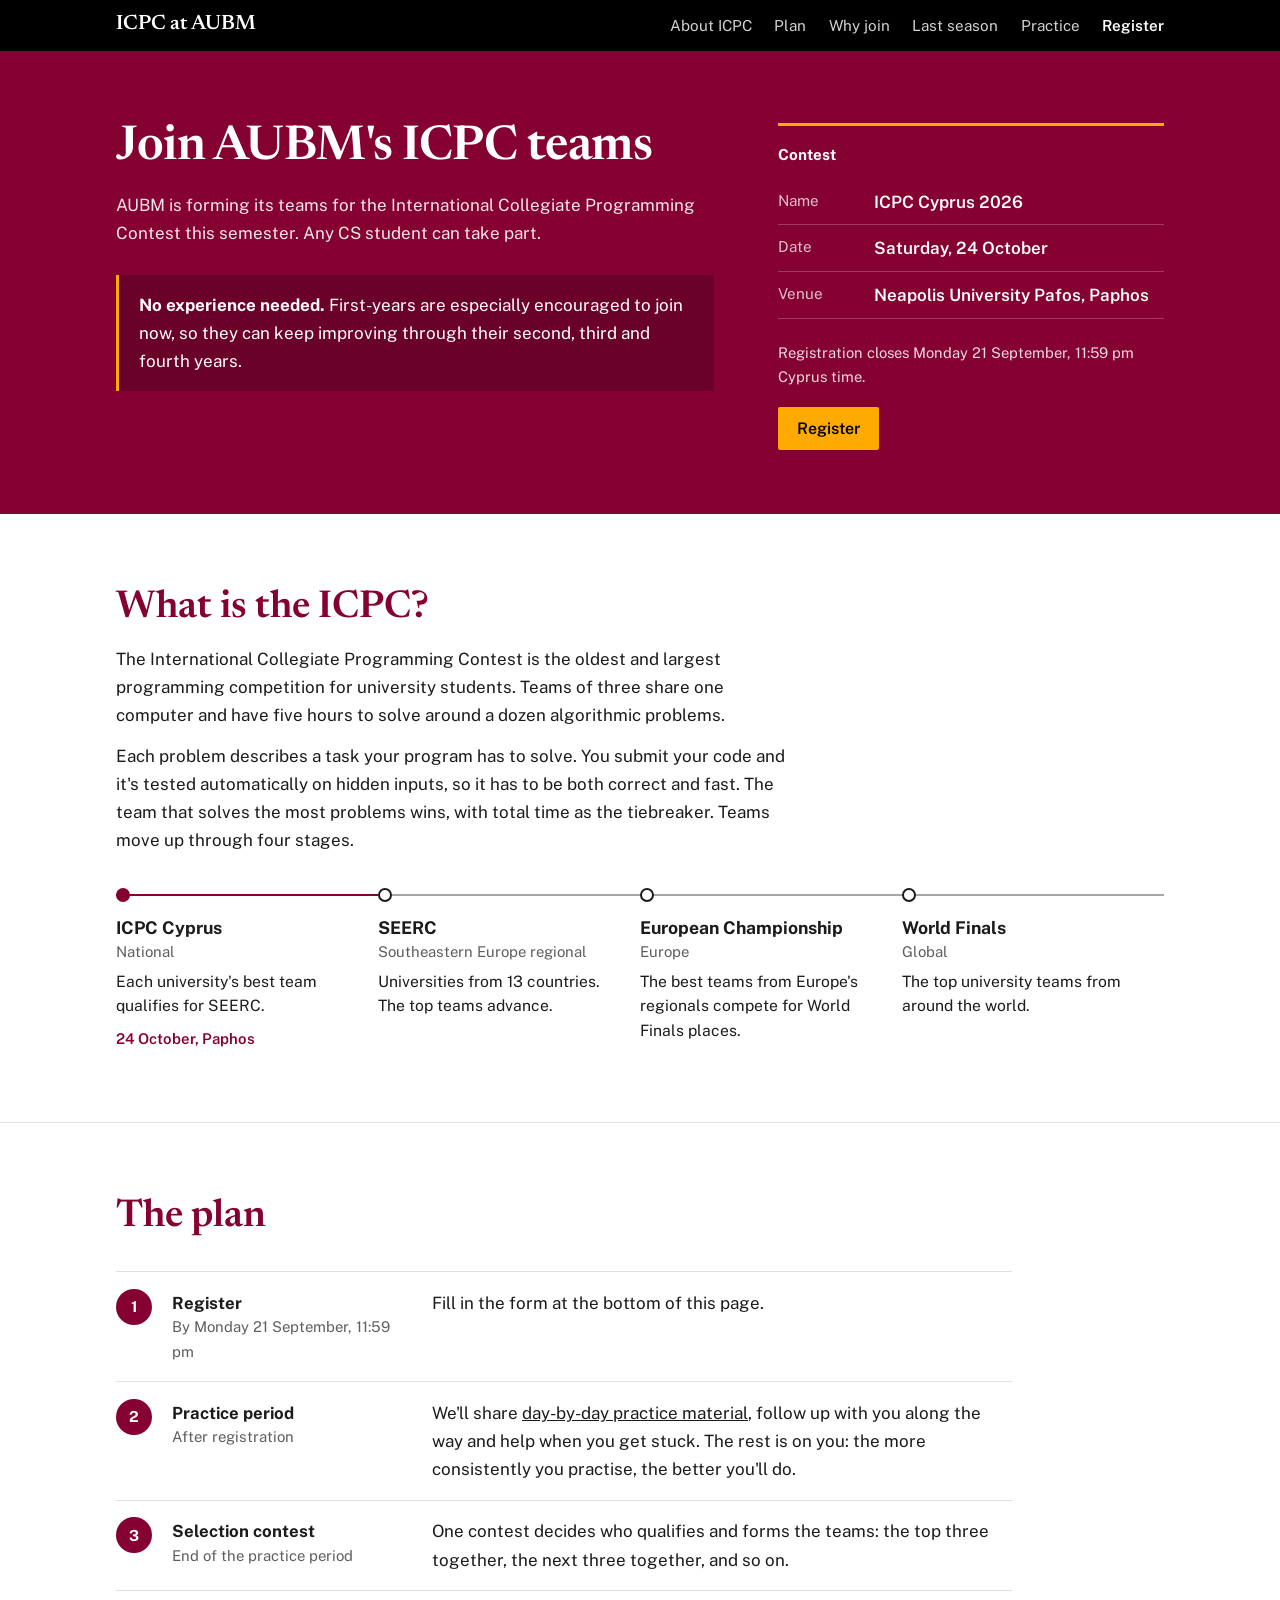
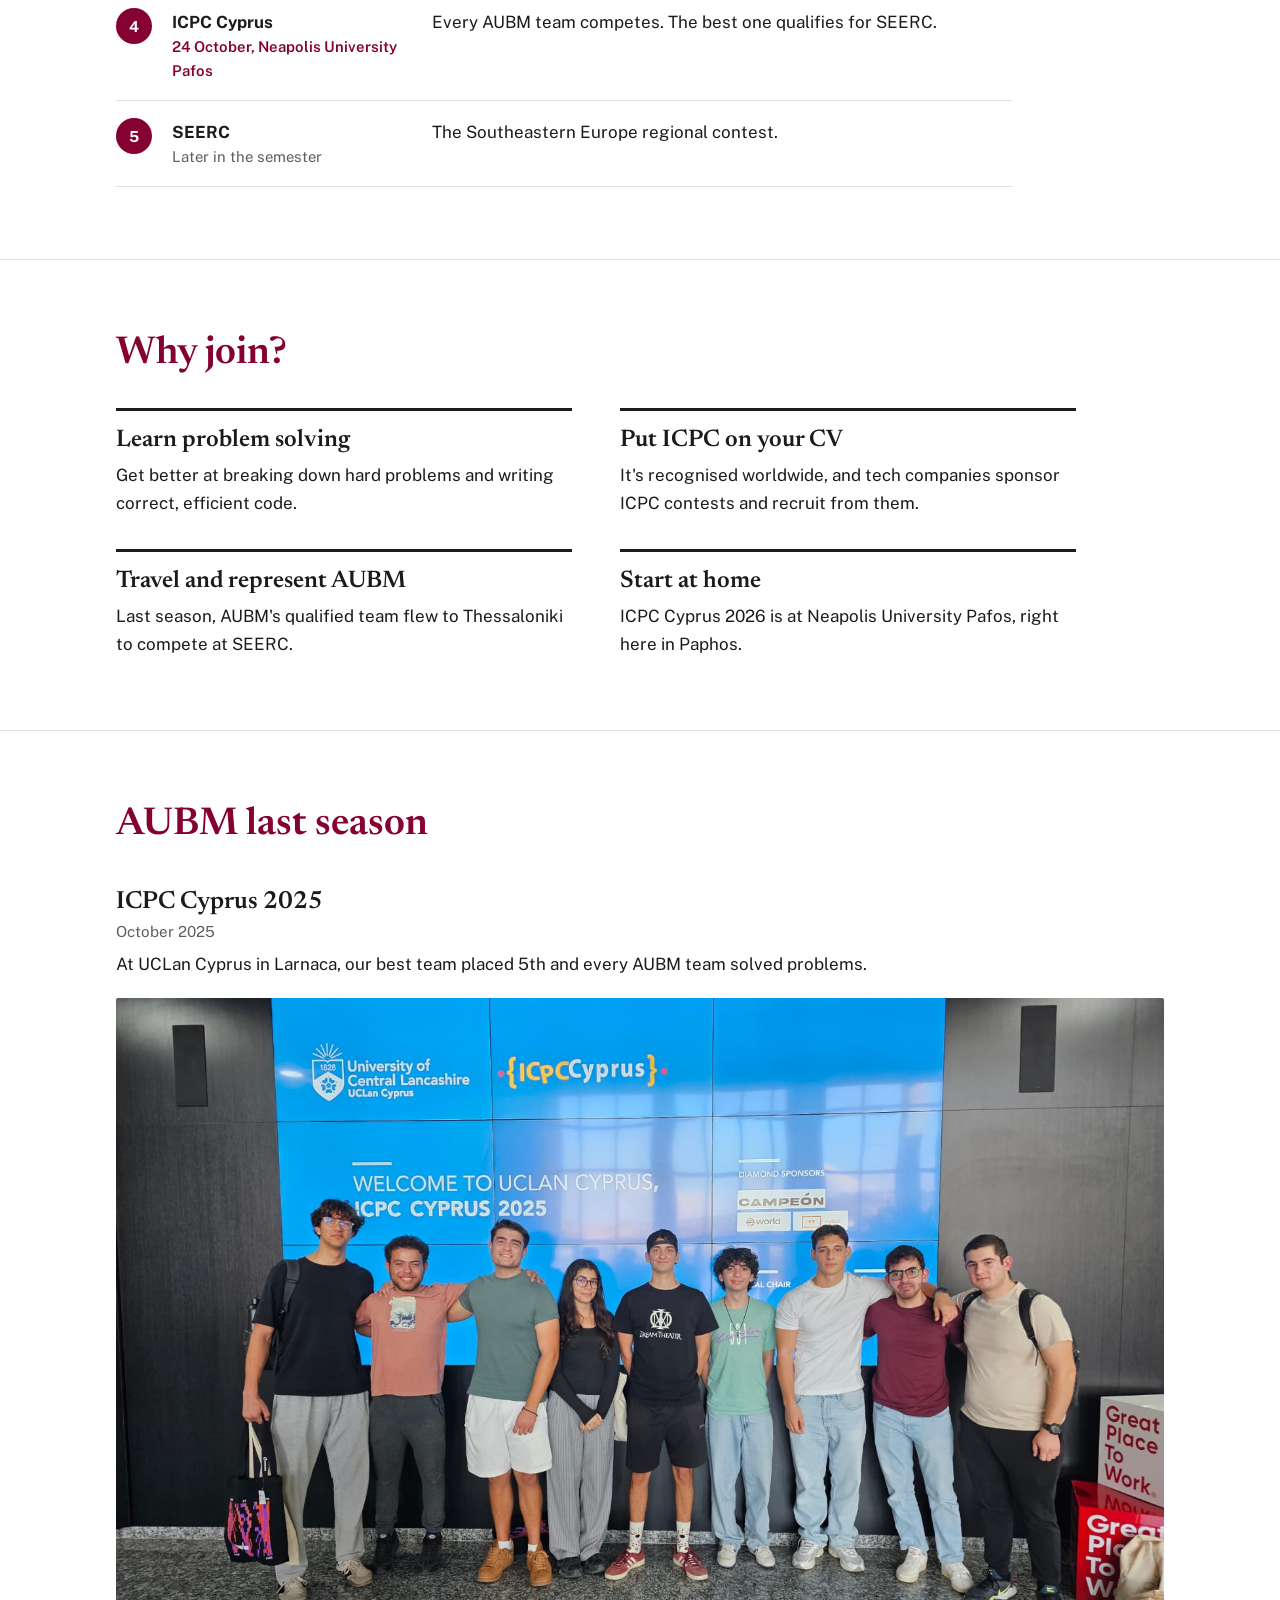
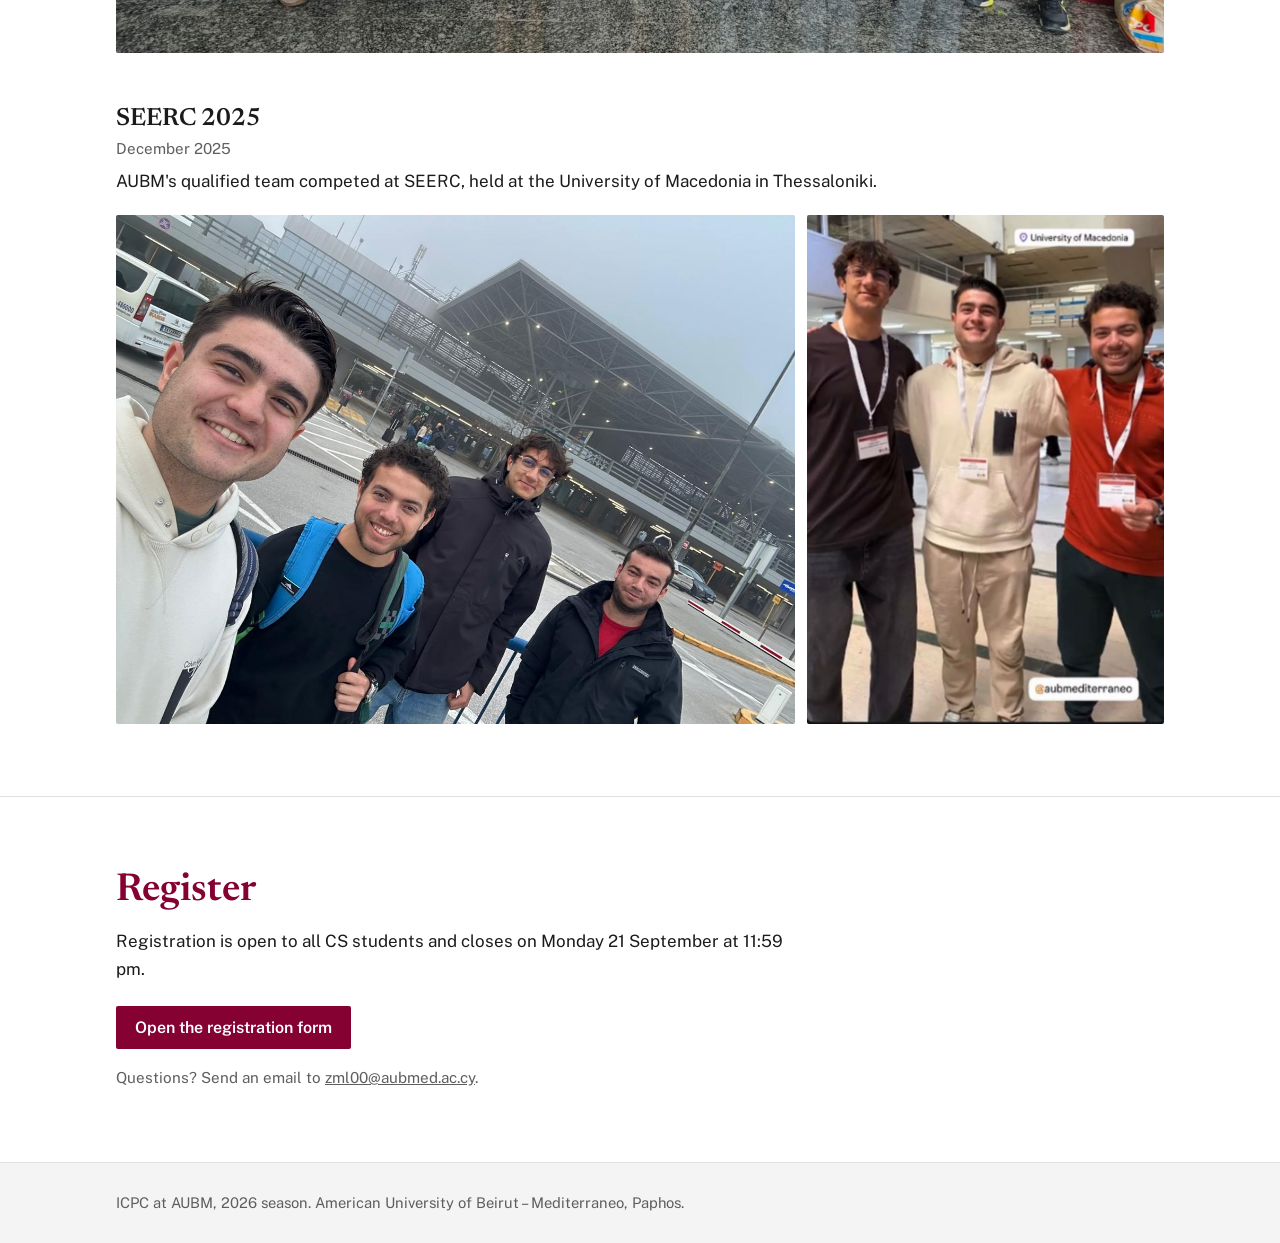
==== commit a9b4538b: "Added day 1, 2 + button to go to practice sheet" ====
--- a/index.html
+++ b/index.html
@@ -168,6 +168,7 @@
       <a href="#plan">Plan</a>
       <a href="#why">Why join</a>
       <a href="#season">Last season</a>
+      <a href="practice/index.html">Practice</a>
       <a class="reg" href="#register">Register</a>
     </nav>
   </div>
@@ -197,7 +198,7 @@
           <div class="cd-cell"><span class="cd-num" id="cd-m">00</span><span class="cd-lab">min</span></div>
           <div class="cd-cell"><span class="cd-num" id="cd-s">00</span><span class="cd-lab">sec</span></div>
         </div>
-        <p class="deadline" id="deadline">Registration closes Wednesday 23 September, 12:00 am Cyprus time.</p>
+        <p class="deadline" id="deadline">Registration closes Monday 21 September, 11:59 pm Cyprus time.</p>
         <a class="btn gold" href="#register">Register</a>
       </aside>
     </div>
@@ -238,8 +239,8 @@
     <div class="wrap">
       <h2>The plan</h2>
       <ol class="plan">
-        <li><span class="num" aria-hidden="true">1</span><div><h3>Register</h3><p class="when">By Wednesday 23 September, 12:00 am</p></div><p class="d">Fill in the form at the bottom of this page.</p></li>
-        <li><span class="num" aria-hidden="true">2</span><div><h3>Practice period</h3><p class="when">After registration</p></div><p class="d">We'll share practice material, follow up with you along the way and help when you get stuck. The rest is on you: the more consistently you practise, the better you'll do.</p></li>
+        <li><span class="num" aria-hidden="true">1</span><div><h3>Register</h3><p class="when">By Monday 21 September, 11:59 pm</p></div><p class="d">Fill in the form at the bottom of this page.</p></li>
+        <li><span class="num" aria-hidden="true">2</span><div><h3>Practice period</h3><p class="when">After registration</p></div><p class="d">We'll share <a href="practice/index.html">day-by-day practice material</a>, follow up with you along the way and help when you get stuck. The rest is on you: the more consistently you practise, the better you'll do.</p></li>
         <li><span class="num" aria-hidden="true">3</span><div><h3>Selection contest</h3><p class="when">End of the practice period</p></div><p class="d">One contest decides who qualifies and forms the teams: the top three together, the next three together, and so on.</p></li>
         <li class="key"><span class="num" aria-hidden="true">4</span><div><h3>ICPC Cyprus</h3><p class="when">24 October, Neapolis University Pafos</p></div><p class="d">Every AUBM team competes. The best one qualifies for SEERC.</p></li>
         <li><span class="num" aria-hidden="true">5</span><div><h3>SEERC</h3><p class="when">Later in the semester</p></div><p class="d">The Southeastern Europe regional contest.</p></li>
@@ -295,7 +296,7 @@
   <section class="sec register" id="register">
     <div class="wrap">
       <h2>Register</h2>
-      <p class="lead">Registration is open to all CS students and closes on Wednesday 23 September at 12:00 am.</p>
+      <p class="lead">Registration is open to all CS students and closes on Monday 21 September at 11:59 pm.</p>
       <a class="btn" id="register-btn" href="#register">Open the registration form</a>
       <p class="note">Questions? Send an email to <a href="mailto:zml00@aubmed.ac.cy">zml00@aubmed.ac.cy</a>.</p>
     </div>
@@ -317,8 +318,8 @@
   // Paste the Google Form link here
   var FORM_URL = "https://forms.gle/DvA26FPFZrqEytG38";
 
-  // Countdown to the registration deadline (23 Sep 2026, 00:00 Cyprus time = 21:00 UTC on 22 Sep)
-  var DEADLINE = Date.UTC(2026, 8, 22, 21, 0, 0);
+  // Countdown to the registration deadline (21 Sep 2026, 23:59 Cyprus time = 20:59 UTC)
+  var DEADLINE = Date.UTC(2026, 8, 21, 20, 59, 0);
   var cd = document.getElementById("countdown");
   var cdTitle = document.getElementById("cd-title");
   var cdD = document.getElementById("cd-d"), cdH = document.getElementById("cd-h"),
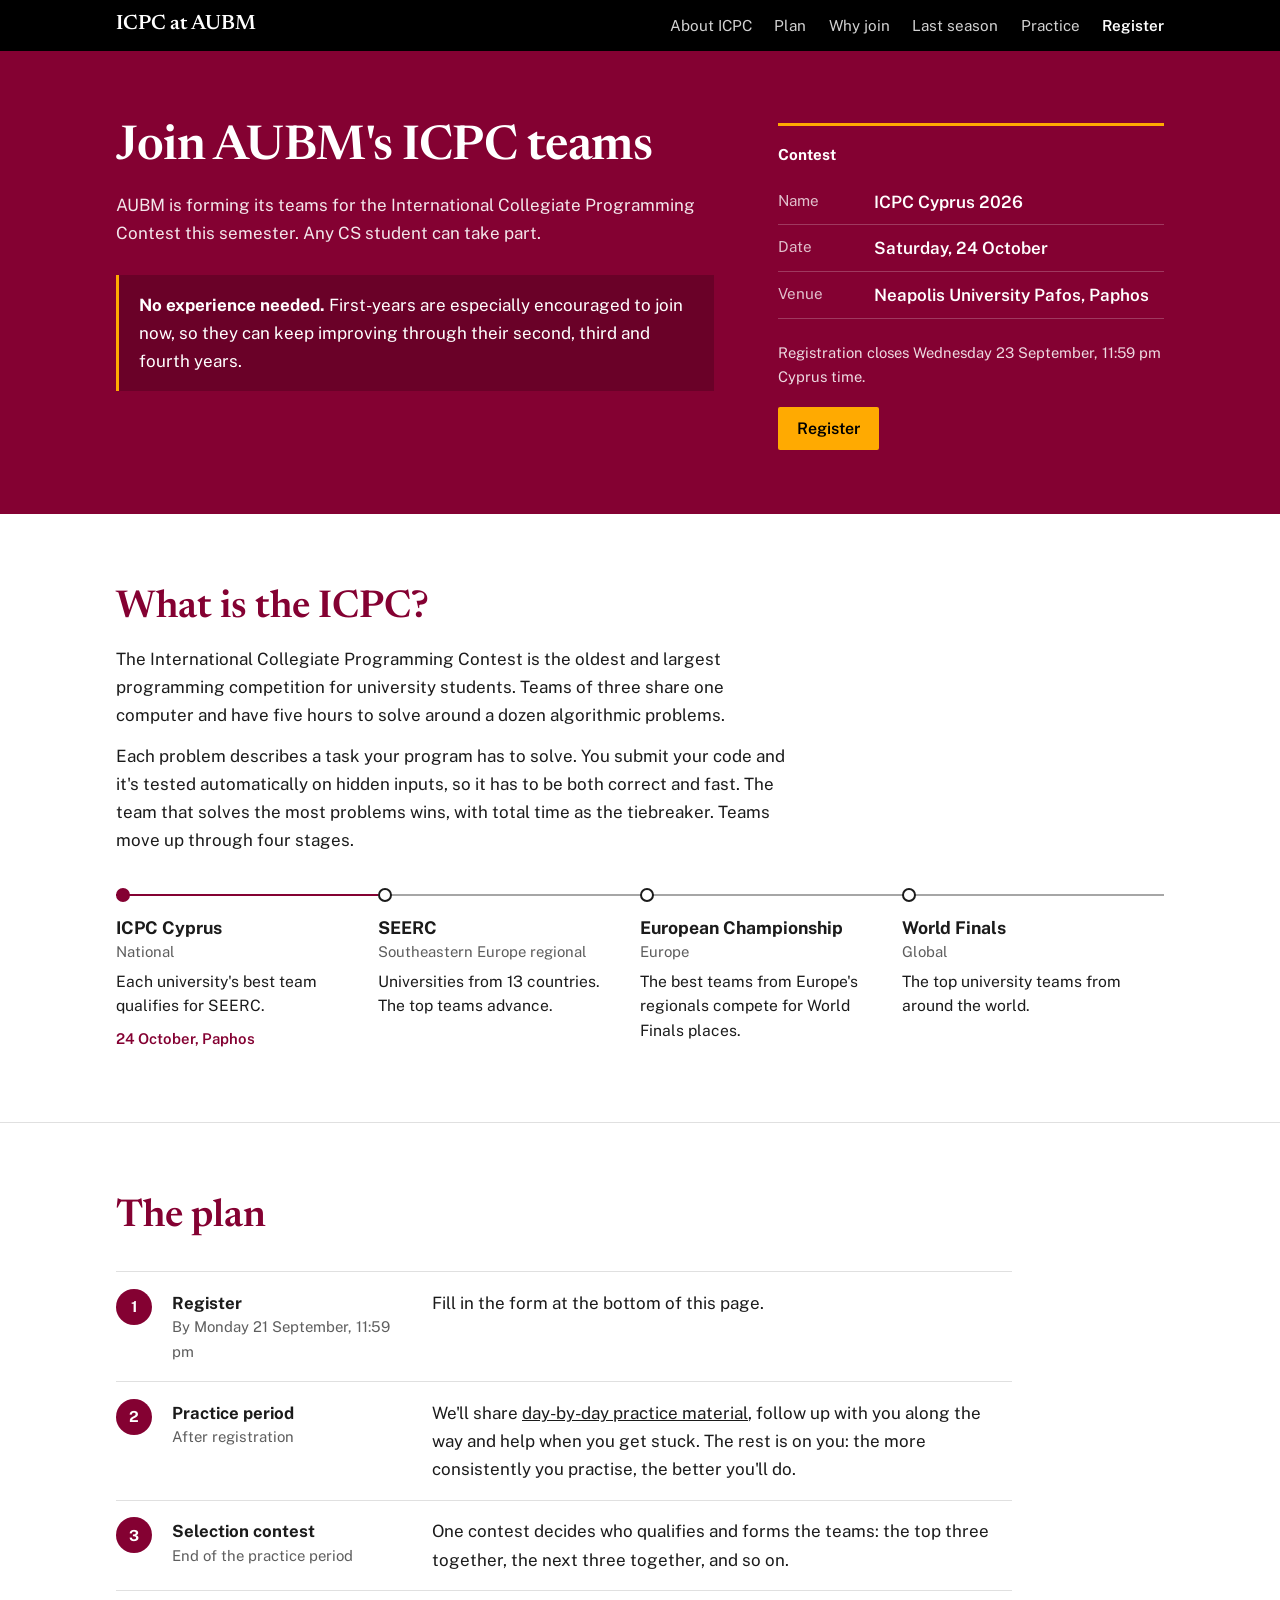
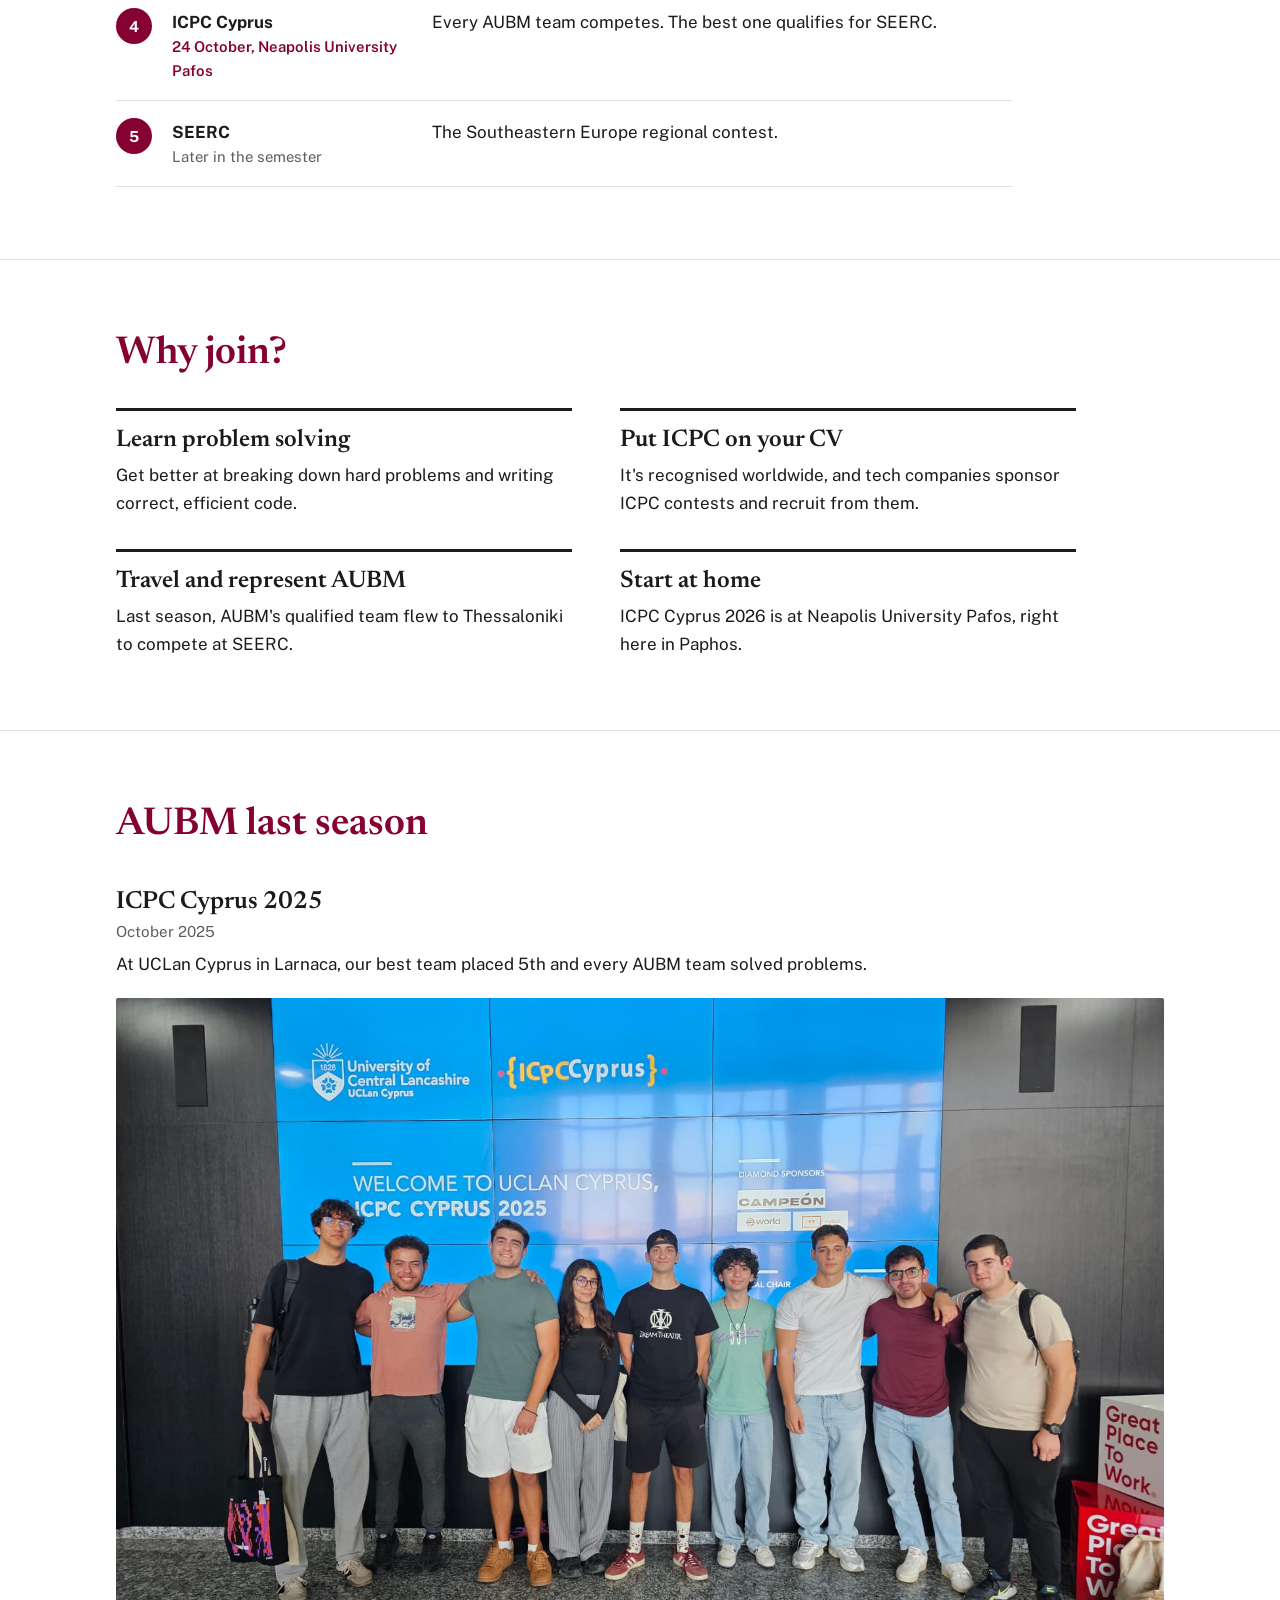
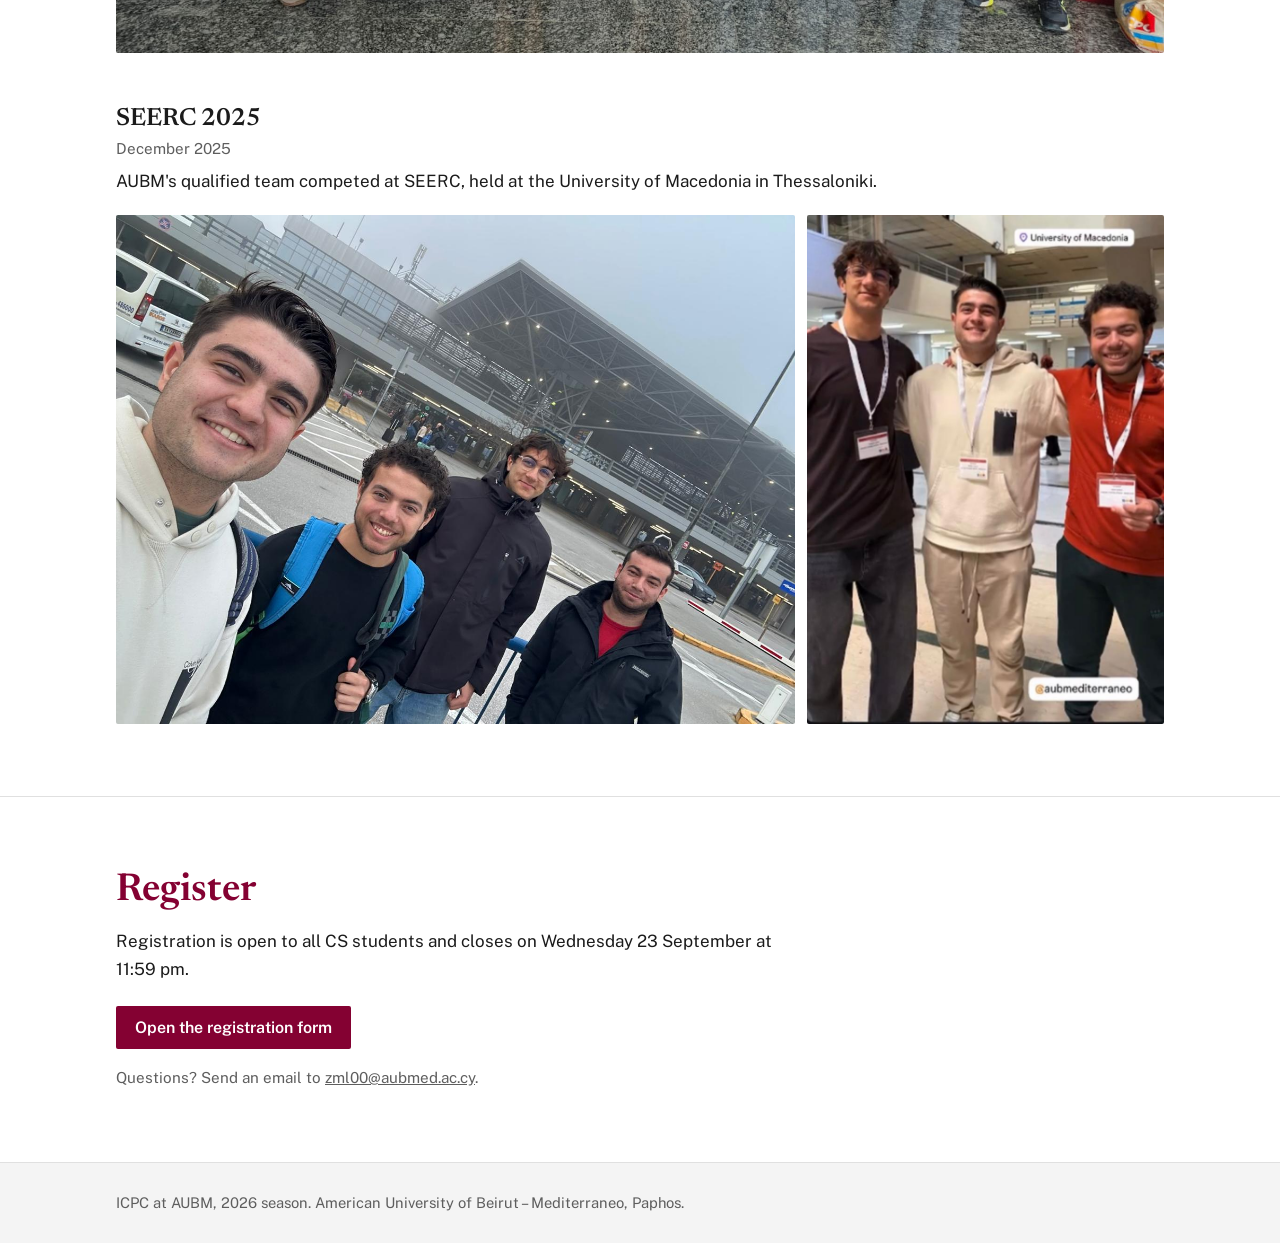
==== commit ee940f27: "Changed the layout inside the day pages" ====
--- a/index.html
+++ b/index.html
@@ -168,7 +168,7 @@
       <a href="#plan">Plan</a>
       <a href="#why">Why join</a>
       <a href="#season">Last season</a>
-      <a href="practice/index.html">Practice</a>
+      <a href="practice.html">Practice</a>
       <a class="reg" href="#register">Register</a>
     </nav>
   </div>
@@ -198,7 +198,7 @@
           <div class="cd-cell"><span class="cd-num" id="cd-m">00</span><span class="cd-lab">min</span></div>
           <div class="cd-cell"><span class="cd-num" id="cd-s">00</span><span class="cd-lab">sec</span></div>
         </div>
-        <p class="deadline" id="deadline">Registration closes Monday 21 September, 11:59 pm Cyprus time.</p>
+        <p class="deadline" id="deadline">Registration closes Wednesday 23 September, 11:59 pm Cyprus time.</p>
         <a class="btn gold" href="#register">Register</a>
       </aside>
     </div>
@@ -240,7 +240,7 @@
       <h2>The plan</h2>
       <ol class="plan">
         <li><span class="num" aria-hidden="true">1</span><div><h3>Register</h3><p class="when">By Monday 21 September, 11:59 pm</p></div><p class="d">Fill in the form at the bottom of this page.</p></li>
-        <li><span class="num" aria-hidden="true">2</span><div><h3>Practice period</h3><p class="when">After registration</p></div><p class="d">We'll share <a href="practice/index.html">day-by-day practice material</a>, follow up with you along the way and help when you get stuck. The rest is on you: the more consistently you practise, the better you'll do.</p></li>
+        <li><span class="num" aria-hidden="true">2</span><div><h3>Practice period</h3><p class="when">After registration</p></div><p class="d">We'll share <a href="practice.html">day-by-day practice material</a>, follow up with you along the way and help when you get stuck. The rest is on you: the more consistently you practise, the better you'll do.</p></li>
         <li><span class="num" aria-hidden="true">3</span><div><h3>Selection contest</h3><p class="when">End of the practice period</p></div><p class="d">One contest decides who qualifies and forms the teams: the top three together, the next three together, and so on.</p></li>
         <li class="key"><span class="num" aria-hidden="true">4</span><div><h3>ICPC Cyprus</h3><p class="when">24 October, Neapolis University Pafos</p></div><p class="d">Every AUBM team competes. The best one qualifies for SEERC.</p></li>
         <li><span class="num" aria-hidden="true">5</span><div><h3>SEERC</h3><p class="when">Later in the semester</p></div><p class="d">The Southeastern Europe regional contest.</p></li>
@@ -296,7 +296,7 @@
   <section class="sec register" id="register">
     <div class="wrap">
       <h2>Register</h2>
-      <p class="lead">Registration is open to all CS students and closes on Monday 21 September at 11:59 pm.</p>
+      <p class="lead">Registration is open to all CS students and closes on Wednesday 23 September at 11:59 pm.</p>
       <a class="btn" id="register-btn" href="#register">Open the registration form</a>
       <p class="note">Questions? Send an email to <a href="mailto:zml00@aubmed.ac.cy">zml00@aubmed.ac.cy</a>.</p>
     </div>
